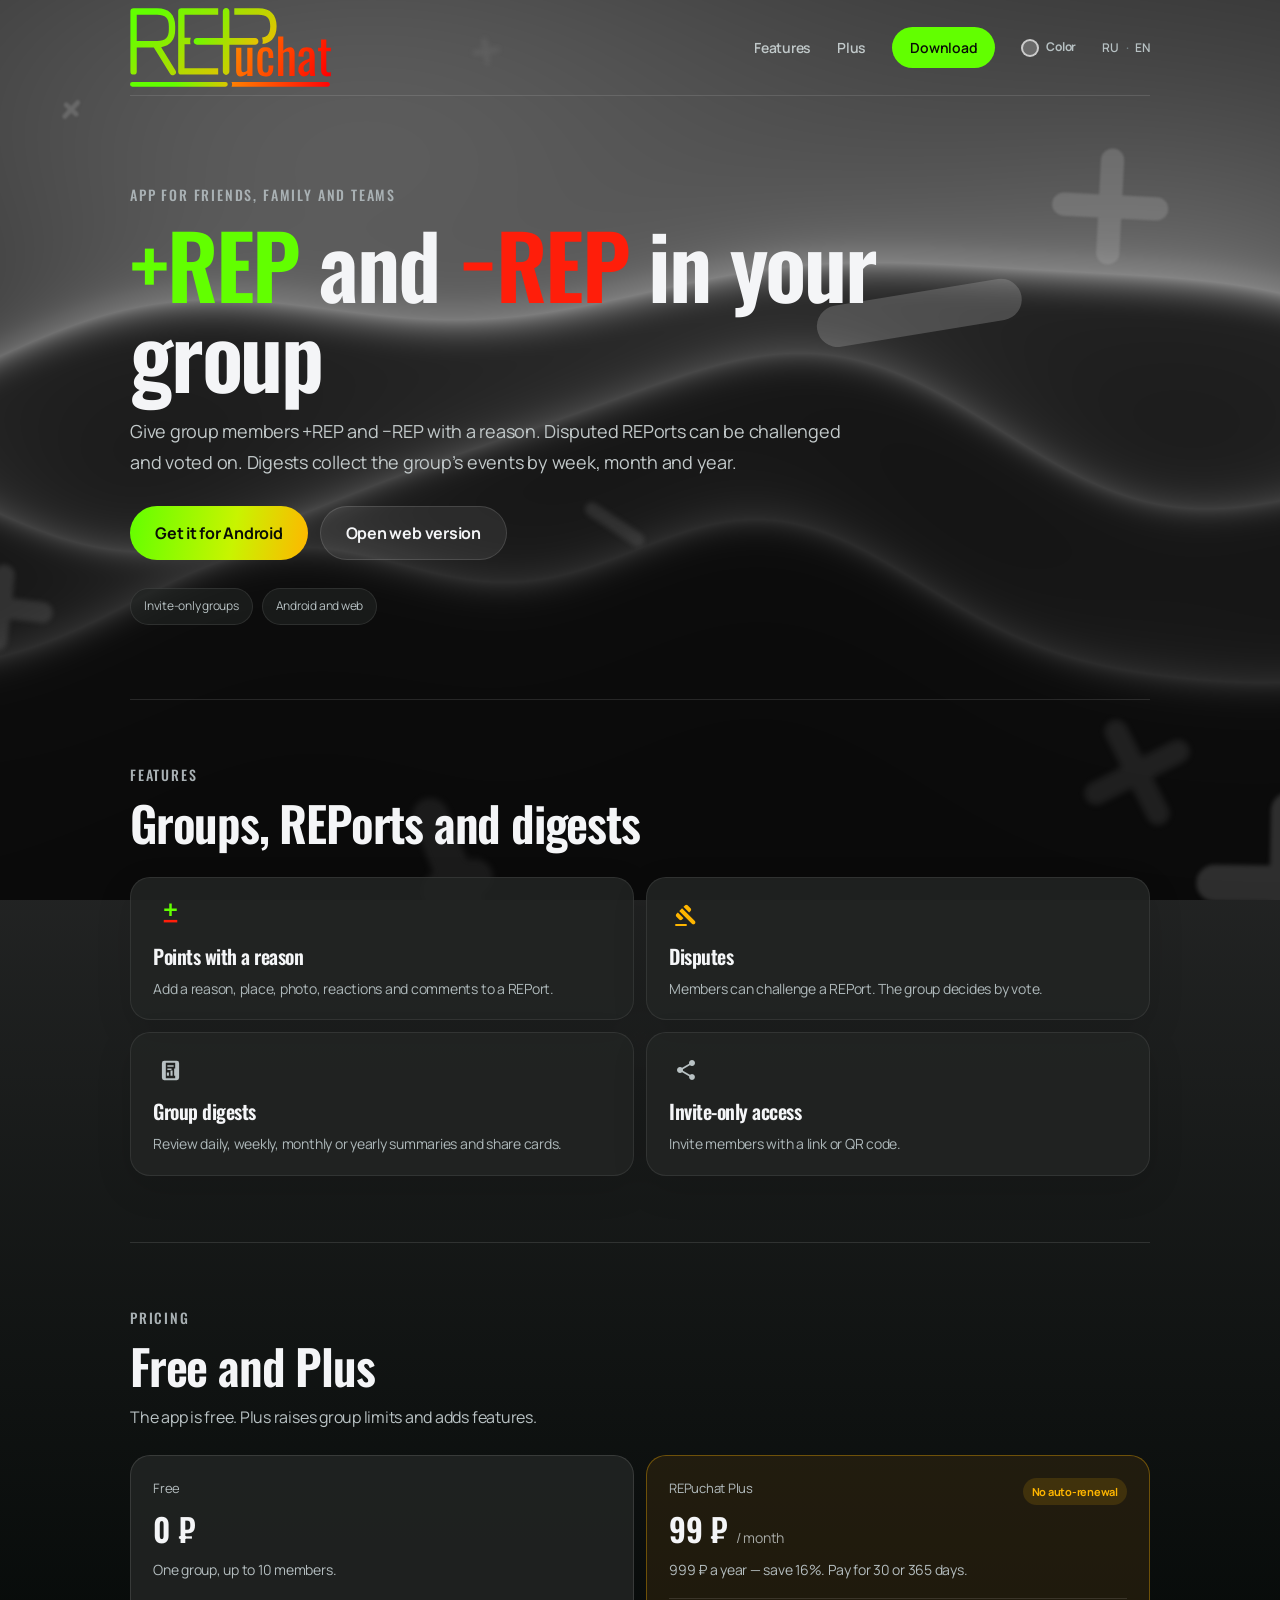
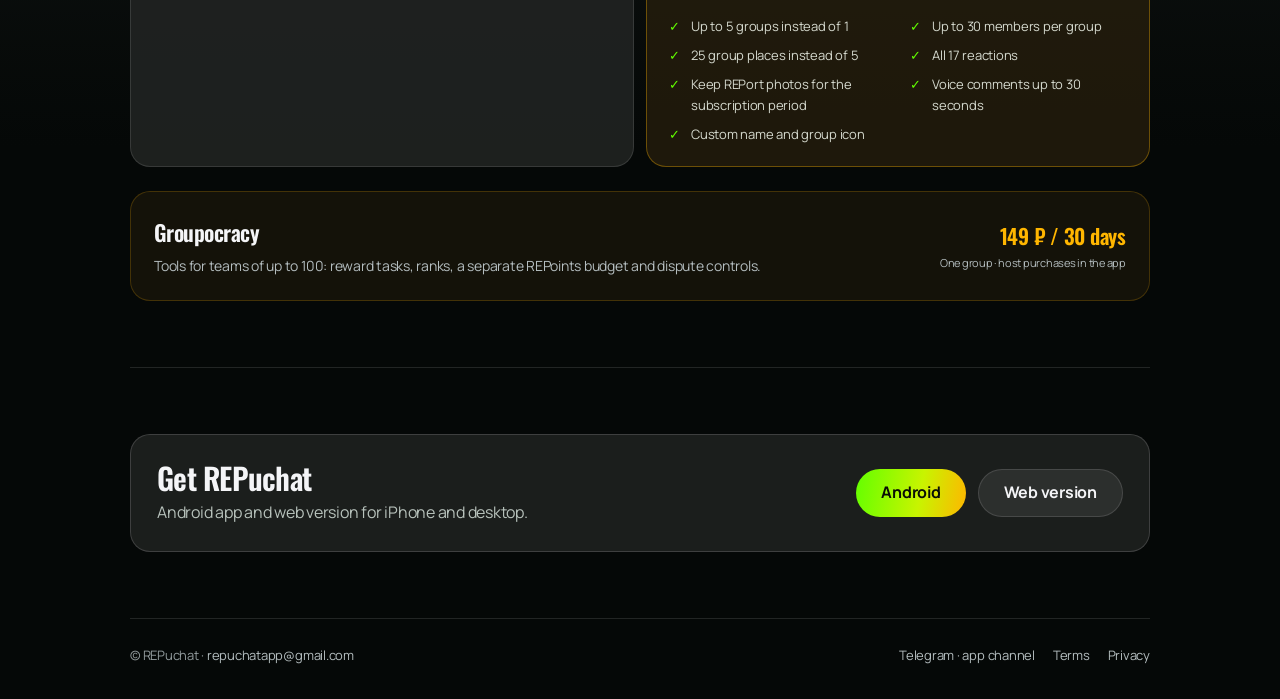
==== index.html @ 441b879f "REPотека 1.1.3" ====
<!doctype html>
<html lang="en">
<head>
  <meta charset="utf-8"/>
  <meta name="viewport" content="width=device-width, initial-scale=1"/>
  <meta name="theme-color" content="#06151a"/>
  <title data-ru="REPотека — Социальный рейтинг в вашей группе">REPuchat — Reputation in your group</title>
  <meta name="description" content="REPuchat is an app for friends, family and teams to give +REP and −REP, discuss reports and see group digests."/>
  <meta property="og:type" content="website"/>
  <meta property="og:url" content="https://repuchat.com/"/>
  <meta property="og:title" content="REPuchat — +REP and −REP in your group"/>
  <meta property="og:description" content="Give +REP and −REP in your group, discuss reports and see group digests."/>
  <meta property="og:image" content="https://repuchat.com/logo.svg"/>
  <meta name="twitter:card" content="summary"/>
  <link rel="canonical" href="https://repuchat.com/"/>
  <link rel="icon" type="image/png" sizes="512x512" href="assets/icon.png"/>
  <link rel="apple-touch-icon" href="assets/icon.png"/>
  <script type="application/ld+json">
    {"@context":"https://schema.org","@type":"SoftwareApplication","name":"REPuchat","url":"https://repuchat.com/","applicationCategory":"SocialNetworkingApplication","operatingSystem":"Android, iOS, Web","description":"An app for friends, family, neighbours and teams: +REP and −REP with reasons, disputes and digests.","offers":{"@type":"Offer","price":"0","priceCurrency":"RUB"}}
  </script>
  <style>
    @font-face{font-family:Manrope;src:url("assets/fonts/Manrope-400.ttf") format("truetype");font-weight:400;font-display:swap}
    @font-face{font-family:Manrope;src:url("assets/fonts/Manrope-600.ttf") format("truetype");font-weight:600;font-display:swap}
    @font-face{font-family:Manrope;src:url("assets/fonts/Manrope-700.ttf") format("truetype");font-weight:700;font-display:swap}
    @font-face{font-family:Oswald;src:url("assets/fonts/Oswald-500.ttf") format("truetype");font-weight:500;font-display:swap}
    @font-face{font-family:Oswald;src:url("assets/fonts/Oswald-600.ttf") format("truetype");font-weight:600;font-display:swap}
    @font-face{font-family:MaterialIcons;src:url("app/assets/fonts/MaterialIcons-Regular.otf") format("opentype"),url("../build/app/intermediates/assets/release/mergeReleaseAssets/flutter_assets/fonts/MaterialIcons-Regular.otf") format("opentype");font-display:block}
    @property --ambient{syntax:"<color>";inherits:true;initial-value:#6a6a6a}
    :root{color-scheme:dark;--ink:#050807;--text:#f4f5f7;--muted:#a6a9a5;--plus:#62ff00;--minus:#ff1e0a;--amber:#ffb600;--line:rgba(244,245,247,.12);--ambient:#6a6a6a;--panel:color-mix(in srgb,var(--ambient) 16%,rgba(18,20,19,.84));transition:--ambient .7s ease}
    *{box-sizing:border-box}html{scroll-behavior:smooth}
    body{isolation:isolate;margin:0;color:var(--text);font:16px/1.55 Manrope,system-ui,sans-serif;letter-spacing:-.015em;background:linear-gradient(180deg,color-mix(in srgb,var(--ambient) 48%,#282828) 0%,color-mix(in srgb,var(--ambient) 22%,#161717) 31%,var(--ink) 76%)}
    body:before{content:"";position:fixed;z-index:-1;pointer-events:none;inset:-20vh -20vw;width:140vw;height:140vh;background:radial-gradient(ellipse 40% 34% at 73% 27%,color-mix(in srgb,var(--ambient) 34%,transparent),transparent 72%),radial-gradient(ellipse 36% 38% at 12% 48%,color-mix(in srgb,var(--ambient) 19%,transparent),transparent 70%),radial-gradient(ellipse 38% 28% at 75% 82%,color-mix(in srgb,var(--ambient) 21%,transparent),transparent 70%);filter:blur(8px);transform:translate3d(-2%,-1%,0);will-change:transform;animation:ambient-drift 28s ease-in-out infinite alternate}
    @keyframes ambient-drift{from{transform:translate3d(-2%,-1%,0) scale(1)}to{transform:translate3d(3%,2%,0) scale(1.04)}}
    .ambient-canvas{position:fixed;z-index:-1;inset:0;width:100%;height:100%;pointer-events:none}.ambient-webgl-ready body:before{opacity:0;animation:none}
    a{color:inherit}.wrap{width:min(1020px,calc(100% - 48px));margin-inline:auto}
    .topbar{height:96px;display:flex;align-items:center;justify-content:space-between;border-bottom:1px solid var(--line)}.brand img{display:block;width:205px;max-width:48vw}
    .nav{display:flex;align-items:center;gap:26px;color:#c1c9ca;font-size:14px;font-weight:600}.nav a{text-decoration:none}.nav a:hover{color:var(--plus)}.nav .nav-cta{padding:10px 18px;border-radius:999px;background:var(--plus);color:#080d06}
    .langs{display:flex;align-items:center;gap:7px;color:#78878b;font:600 12px Manrope,sans-serif}.langs a{color:#b7c1c3;text-decoration:none}.langs a:hover{color:var(--plus)}
    .color-picker{position:relative}.color-picker summary{display:flex;align-items:center;gap:7px;cursor:pointer;list-style:none;color:#b7c1c3;font-size:12px;font-weight:700}.color-picker summary::-webkit-details-marker{display:none}.current-tint,.color-dot{width:18px;height:18px;border:2px solid rgba(255,255,255,.65);border-radius:50%;background:var(--dot,#6a6a6a)}.current-tint{transition:background-color .7s ease,box-shadow .35s ease,transform .35s ease}.color-picker[open] .current-tint{transform:rotate(45deg);box-shadow:0 0 14px color-mix(in srgb,var(--ambient) 60%,transparent)}.color-options{position:absolute;z-index:5;top:32px;right:0;display:grid;grid-template-columns:repeat(4,26px);gap:9px;padding:13px;border:1px solid var(--line);border-radius:16px;background:#171a1c;box-shadow:0 12px 35px #0008;transform-origin:top right}.color-picker[open] .color-options{animation:picker-enter .2s cubic-bezier(.2,.8,.2,1) both}@keyframes picker-enter{from{opacity:0;transform:translateY(-5px) scale(.96)}to{opacity:1;transform:translateY(0) scale(1)}}.color-dot{width:24px;height:24px;padding:0;cursor:pointer;transition:transform .2s ease,box-shadow .2s ease,outline-color .2s ease}.color-dot:hover{transform:scale(1.12)}.color-dot[aria-pressed="true"]{outline:2px solid var(--text);outline-offset:2px;box-shadow:0 0 12px color-mix(in srgb,var(--dot) 65%,transparent);transform:scale(1.12)}
    .hero{position:relative;overflow:hidden;padding:90px 0 74px;border-bottom:1px solid var(--line)}
    .eyebrow,.section-label{margin:0 0 14px;color:#a9b1b4;font:500 14px/1.35 Oswald,sans-serif;letter-spacing:.13em;text-transform:uppercase}
    h1,h2,h3{font-family:Oswald,Manrope,system-ui,sans-serif;font-weight:600;letter-spacing:-.025em}
    h1{max-width:780px;margin:0 0 18px;font-size:clamp(48px,8vw,88px);line-height:1.02}h1 .plus{color:var(--plus)}h1 .minus{color:var(--minus)}
    .intro{max-width:720px;margin:0;color:#c2c9ca;font-size:18px;line-height:1.72}.actions{display:flex;flex-wrap:wrap;gap:12px;margin:28px 0 0}
    .button{min-height:54px;display:inline-flex;align-items:center;justify-content:center;padding:0 25px;border:1px solid rgba(255,255,255,.13);border-radius:999px;background:rgba(255,255,255,.08);text-decoration:none;font-weight:700;transition:filter .18s,transform .18s}.button:hover{filter:brightness(1.08);transform:translateY(-1px)}.button.primary{border:0;background:linear-gradient(100deg,var(--plus),#c8f400 58%,var(--amber));color:#090e06}
    .quickfacts{display:flex;flex-wrap:wrap;gap:9px;margin-top:28px}.quickfacts span{padding:8px 13px;border:1px solid rgba(255,255,255,.09);border-radius:999px;background:color-mix(in srgb,var(--ambient) 16%,rgba(9,12,11,.62));color:#b7c1c3;font-size:12px}
    .section{padding:66px 0;border-bottom:1px solid var(--line)}.section-label{margin-bottom:11px}.section h2{margin:0 0 12px;font-size:clamp(34px,5vw,48px);line-height:1.12}.section-lead{max-width:720px;margin:0;color:#b9c2c4}
    .features{display:grid;grid-template-columns:repeat(2,1fr);gap:12px;margin-top:27px}.feature{min-height:130px;padding:20px 22px;border:1px solid rgba(255,255,255,.08);border-radius:20px;background:var(--panel);box-shadow:0 12px 36px rgba(0,0,0,.12)}.feature h3{margin:0 0 6px;font-size:20px}.feature p{margin:0;color:#aeb8ba;font-size:14px}.feature-icon{display:grid;place-items:center;width:34px;height:34px;margin-bottom:9px;color:var(--plus)}.feature-icon .material-icon{display:none;font:24px/1 MaterialIcons}.feature-icon svg{width:25px;height:25px;fill:currentColor}.material-icons-loaded .feature-icon .material-icon{display:block}.material-icons-loaded .feature-icon svg{display:none}.material-icons-loaded .plus-icon .material-icon,.material-icons-loaded .digest-icon .material-icon{display:none}.material-icons-loaded .plus-icon svg,.material-icons-loaded .digest-icon svg{display:block}.plus-icon .icon-plus{fill:var(--plus)}.plus-icon .icon-minus{fill:var(--minus)}.dispute-icon{color:var(--amber)}.digest-icon{color:#b9c2c4}.invite-icon{color:#b9c2c4}
    .pricing{display:grid;grid-template-columns:1fr 1fr;gap:12px;margin-top:26px}.price{padding:22px;border:1px solid var(--line);border-radius:20px;background:var(--panel)}.price.featured{border-color:rgba(255,182,0,.35);background:rgba(51,39,15,.56)}.price-label{color:#b4bdbf;font-size:13px}.price b{display:block;margin:7px 0;font:600 32px Oswald,sans-serif}.price b span{font:500 14px Manrope,sans-serif;color:var(--muted)}.price p{margin:0;color:#b4bdbf;font-size:14px}.tag{float:right;padding:5px 9px;border-radius:99px;background:rgba(255,182,0,.14);color:var(--amber);font-size:11px;font-weight:700}
    .plus-list{display:grid;grid-template-columns:1fr 1fr;gap:9px 24px;padding:17px 0 0;margin:17px 0 0;border-top:1px solid var(--line);list-style:none}.plus-list li{position:relative;padding-left:22px;color:#d5d9ce;font-size:13px}.plus-list li:before{content:"✓";position:absolute;left:0;color:var(--plus);font-weight:800}
    .boss-card{display:grid;grid-template-columns:1fr auto;align-items:center;gap:24px;margin-top:24px;padding:23px;border:1px solid rgba(255,182,0,.2);border-radius:20px;background:rgba(51,39,15,.35)}.boss-card h3{margin:0 0 6px;font-size:22px}.boss-card p{max-width:660px;margin:0;color:#b4bdbf;font-size:14px}.boss-price{display:grid;justify-items:end;gap:3px;white-space:nowrap}.boss-price b{font:600 21px Oswald,sans-serif;color:var(--amber)}.boss-price small{color:#b4bdbf;font-size:11px}
    .download{display:flex;align-items:center;justify-content:space-between;gap:24px;padding:26px;border:1px solid color-mix(in srgb,var(--ambient) 28%,rgba(255,255,255,.08));border-radius:20px;background:color-mix(in srgb,var(--ambient) 16%,rgba(15,18,16,.84))}.download h2{margin:0 0 6px;font-size:30px}.download p{margin:0;color:#b7c2bb}.download .actions{margin:0}.download .button{min-height:48px}
    footer{display:flex;justify-content:space-between;gap:20px;padding:26px 0 34px;color:#929b9d;font-size:13px}footer a{color:#b4bdbf;text-decoration:none}footer a:hover{color:var(--plus)}.footlinks{display:flex;gap:18px;flex-wrap:wrap}
    @media(max-width:640px){.wrap{width:calc(100% - 32px)}.topbar{height:76px}.brand img{width:140px}.nav{gap:7px}.nav>a:not(.nav-cta){display:none}.nav .nav-cta{padding:8px 11px}.color-picker summary span:not(.current-tint){display:none}.langs{gap:4px}.hero{padding:62px 0 54px}.intro{font-size:16px}.button{flex:1 1 100%}.section{padding:49px 0}.features,.pricing,.plus-list{grid-template-columns:1fr}.feature{min-height:0;padding:18px 19px}.boss-card{grid-template-columns:1fr}.boss-price{justify-items:start;white-space:normal}.download{align-items:stretch;flex-direction:column;padding:21px}.download .actions{flex-direction:column}footer{flex-direction:column}}
    @media(prefers-reduced-motion:reduce){html{scroll-behavior:auto}*,*:before,*:after{transition:none!important;animation:none!important}}
  </style>
  <link rel="stylesheet" href="assets/ambient.css"/>
</head>
<body>
  
  <header class="wrap topbar">
    <a class="brand" href="./" aria-label="REPuchat"><img src="logo.svg" data-ru-src="logo.ru.svg" alt="REPuchat"/></a>
    <nav class="nav" aria-label="Main navigation">
      <a href="#features" data-ru="Возможности">Features</a>
      <a href="#plus" data-ru="Plus">Plus</a>
      <a class="nav-cta" href="get/" data-ru="Скачать">Download</a>
      <details class="color-picker">
        <summary aria-label="Background color"><span class="current-tint" style="--dot:#6a6a6a"></span><span data-ru="Цвет">Color</span></summary>
        <div class="color-options" role="group" aria-label="Background color">
          <button class="color-dot" type="button" style="--dot:#6a6a6a" data-tint="#6a6a6a" aria-label="Gray" title="Gray" aria-pressed="true"></button>
          <button class="color-dot" type="button" style="--dot:#00c2ff" data-tint="#00c2ff" aria-label="Sky" title="Sky" aria-pressed="false"></button>
          <button class="color-dot" type="button" style="--dot:#8b5cff" data-tint="#8b5cff" aria-label="Violet" title="Violet" aria-pressed="false"></button>
          <button class="color-dot" type="button" style="--dot:#ff4fd8" data-tint="#ff4fd8" aria-label="Pink" title="Pink" aria-pressed="false"></button>
          <button class="color-dot" type="button" style="--dot:#00e5b0" data-tint="#00e5b0" aria-label="Mint" title="Mint" aria-pressed="false"></button>
          <button class="color-dot" type="button" style="--dot:#ffd23f" data-tint="#ffd23f" aria-label="Gold" title="Gold" aria-pressed="false"></button>
          <button class="color-dot" type="button" style="--dot:#3d7bff" data-tint="#3d7bff" aria-label="Blue" title="Blue" aria-pressed="false"></button>
          <button class="color-dot" type="button" style="--dot:#ff7a45" data-tint="#ff7a45" aria-label="Coral" title="Coral" aria-pressed="false"></button>
          <button class="color-dot" type="button" style="--dot:#b4f000" data-tint="#b4f000" aria-label="Chartreuse" title="Chartreuse" aria-pressed="false"></button>
          <button class="color-dot" type="button" style="--dot:#00f0ff" data-tint="#00f0ff" aria-label="Cyan" title="Cyan" aria-pressed="false"></button>
          <button class="color-dot" type="button" style="--dot:#c77dff" data-tint="#c77dff" aria-label="Lavender" title="Lavender" aria-pressed="false"></button>
          <button class="color-dot" type="button" style="--dot:#ff9ec4" data-tint="#ff9ec4" aria-label="Rose" title="Rose" aria-pressed="false"></button>
          <button class="color-dot" type="button" style="--dot:#7fa8c9" data-tint="#7fa8c9" aria-label="Steel" title="Steel" aria-pressed="false"></button>
        </div>
      </details>
      <span class="langs"><a href="?lang=ru" lang="ru">RU</a><span>·</span><a href="?lang=en" lang="en">EN</a></span>
    </nav>
  </header>
  <main class="wrap">
    <section class="hero">
      <p class="eyebrow" data-ru="Приложение для групп друзей, семьи и команд">App for friends, family and teams</p>
      <h1 data-ru="&lt;span class='plus'&gt;+REP&lt;/span&gt; и &lt;span class='minus'&gt;−REP&lt;/span&gt; в вашей группе"><span class="plus">+REP</span> and <span class="minus">−REP</span> in your group</h1>
      <p class="intro" data-ru="Отправляйте участникам группы +REP и −REP с причиной. Спорные REPорты можно оспорить и вынести на голосование. В итогах собраны события недели, месяца и года.">Give group members +REP and −REP with a reason. Disputed REPorts can be challenged and voted on. Digests collect the group’s events by week, month and year.</p>
      <div class="actions">
        <a class="button primary" href="get/" data-ru="Скачать для Android">Get it for Android</a>
        <a class="button" href="app/" data-ru="Открыть веб-версию">Open web version</a>
      </div>
      <div class="quickfacts"><span data-ru="Группы по приглашению">Invite-only groups</span><span data-ru="Android и веб-версия">Android and web</span></div>
    </section>
    <section class="section" id="features">
      <p class="section-label" data-ru="Основные функции">Features</p>
      <h2 data-ru="Группы, REPорты и итоги">Groups, REPorts and digests</h2>
      <div class="features">
        <article class="feature"><span class="feature-icon plus-icon" aria-hidden="true"><svg viewBox="0 0 24 24"><path class="icon-plus" d="M10.8 1.5h2.4v4.8H18v2.4h-4.8v4.8h-2.4V8.7H6V6.3h4.8z"/><path class="icon-minus" d="M5.5 17.2h13v2.4h-13z"/></svg></span><h3 data-ru="Оценки с причиной">Points with a reason</h3><p data-ru="Текст, место, фото, реакции и комментарии к REPорту.">Add a reason, place, photo, reactions and comments to a REPort.</p></article>
        <article class="feature"><span class="feature-icon dispute-icon" aria-hidden="true"><span class="material-icon">&#xf7ad;</span><svg viewBox="0 0 24 24"><path d="M1 21h12v-2H1v2zm5.24-11.25 3.54-3.54 7.78 7.78-3.54 3.54-7.78-7.78zm14.47-5.12-2.34-2.34a1 1 0 0 0-1.41 0l-1.83 1.83 3.75 3.75 1.83-1.83a1 1 0 0 0 0-1.41zM2.49 11.84l1.41-1.41 3.54 3.54-1.41 1.41z"/></svg></span><h3 data-ru="Оспаривания">Disputes</h3><p data-ru="Участники могут оспорить REPорт. Группа решает голосованием.">Members can challenge a REPort. The group decides by vote.</p></article>
        <article class="feature"><span class="feature-icon digest-icon" aria-hidden="true"><svg viewBox="0 0 24 24"><path fill-rule="evenodd" d="M6 2.75h12A2.25 2.25 0 0 1 20.25 5v14A2.25 2.25 0 0 1 18 21.25H6A2.25 2.25 0 0 1 3.75 19V5A2.25 2.25 0 0 1 6 2.75Zm1.5 1.75v15h9v-15z"/><path d="M9 7h6v1.5H9zM9 10h4v1.5H9zM8.5 17h2v-3h-2zM12 17h2v-5h-2zM15.5 17h2v-7h-2z"/></svg></span><h3 data-ru="Итоги группы">Group digests</h3><p data-ru="Смотрите сводку за день, неделю, месяц или год и делитесь карточками.">Review daily, weekly, monthly or yearly summaries and share cards.</p></article>
        <article class="feature"><span class="feature-icon invite-icon" aria-hidden="true"><span class="material-icon">&#xf016a;</span><svg viewBox="0 0 24 24"><path d="M3.9 12a5 5 0 0 1 5-5h4V5h-4a7 7 0 0 0 0 14h4v-2h-4a5 5 0 0 1-5-5zm5 1h6v-2h-6v2zm6.2-8h-4v2h4a5 5 0 0 1 0 10h-4v2h4a7 7 0 0 0 0-14z"/></svg></span><h3 data-ru="Вход по приглашению">Invite-only access</h3><p data-ru="Приглашайте участников ссылкой или QR-кодом.">Invite members with a link or QR code.</p></article>
      </div>
    </section>
    <section class="section" id="plus">
      <p class="section-label" data-ru="Цены">Pricing</p>
      <h2 data-ru="Бесплатно и Plus">Free and Plus</h2>
      <p class="section-lead" data-ru="Приложение бесплатно. Plus увеличивает лимиты группы и добавляет функции.">The app is free. Plus raises group limits and adds features.</p>
      <div class="pricing">
        <div class="price"><div class="price-label" data-ru="Бесплатно">Free</div><b data-ru="0 ₽">0 ₽</b><p data-ru="Одна группа, до 10 участников.">One group, up to 10 members.</p></div>
        <div class="price featured plus-plan"><span class="tag" data-ru="Без автопродления">No auto-renewal</span><div class="price-label" data-ru="REPотека Plus">REPuchat Plus</div><b data-ru="99 ₽ <span>/ месяц</span>">99 ₽ <span>/ month</span></b><p data-ru="999 ₽ в год — выгоднее на 16 %. Оплата на 30 или 365 дней.">999 ₽ a year — save 16%. Pay for 30 or 365 days.</p>
          <ul class="plus-list">
            <li data-ru="До 5 своих групп вместо 1">Up to 5 groups instead of 1</li><li data-ru="До 30 человек в группе">Up to 30 members per group</li>
            <li data-ru="25 мест в группе вместо 5">25 group places instead of 5</li><li data-ru="Все 17 реакций">All 17 reactions</li>
            <li data-ru="Фото к REPортам хранятся весь срок подписки">Keep REPort photos for the subscription period</li><li data-ru="Голосовые комментарии до 30 секунд">Voice comments up to 30 seconds</li>
            <li data-ru="Своё имя и иконка группы">Custom name and group icon</li>
          </ul>
        </div>
      </div>
      <div class="boss-card"><div><h3 data-ru="Группократия">Groupocracy</h3><p data-ru="Функции для команд до 100 человек: задания с наградами, звания, отдельный бюджет REPочков и управление спорами.">Tools for teams of up to 100: reward tasks, ranks, a separate REPoints budget and dispute controls.</p></div><div class="boss-price"><b data-ru="149 ₽ / 30 дней">149 ₽ / 30 days</b><small data-ru="Одна группа · покупает хост в приложении">One group · host purchases in the app</small></div></div>
    </section>
    <section class="section" id="download">
      <div class="download"><div><h2 data-ru="Скачать REPотеку">Get REPuchat</h2><p data-ru="Android-приложение и веб-версия для iPhone и компьютера.">Android app and web version for iPhone and desktop.</p></div><div class="actions"><a class="button primary" href="get/" data-ru="Android">Android</a><a class="button" href="app/" data-ru="Веб-версия">Web version</a></div></div>
    </section>
  </main>
  <footer class="wrap"><span>© REPuchat · <a href="mailto:repuchatapp@gmail.com">repuchatapp@gmail.com</a></span><nav class="footlinks"><a href="https://t.me/repuchat" target="_blank" rel="noopener noreferrer" data-ru="Telegram · канал приложения">Telegram · app channel</a><a href="oferta/" data-ru="Оферта">Terms</a><a href="privacy/" data-ru="Конфиденциальность">Privacy</a></nav></footer>
  <script src="assets/ambient.js"></script>
  <script src="assets/language.js"></script>
  <script>
    // English is the crawlable default; Russian is selected for Russian browsers.
    const tintColors = ['#6a6a6a','#00c2ff','#8b5cff','#ff4fd8','#00e5b0','#ffd23f','#3d7bff','#ff7a45','#b4f000','#00f0ff','#c77dff','#ff9ec4','#7fa8c9'];
    const tintKey = 'repuchat-site-tint';
    function setTint(color, save = false) {
      if (!tintColors.includes(color)) color = tintColors[0];
      document.documentElement.style.setProperty('--ambient', color);
      window.RepuchatAmbient?.setTint(color);
      document.querySelectorAll('[data-tint]').forEach(button => button.setAttribute('aria-pressed', String(button.dataset.tint === color)));
      const currentTint = document.querySelector('.current-tint');
      if (currentTint) currentTint.style.setProperty('--dot', color);
      if (save) { try { localStorage.setItem(tintKey, color); } catch {} }
    }
    let savedTint = tintColors[0];
    try { savedTint = localStorage.getItem(tintKey) || savedTint; } catch {}
    setTint(savedTint);
    document.querySelectorAll('[data-tint]').forEach(button => button.addEventListener('click', () => setTint(button.dataset.tint, true)));
    document.fonts.load('24px MaterialIcons').then(() => {
      if (document.fonts.check('24px MaterialIcons')) document.documentElement.classList.add('material-icons-loaded');
    }).catch(() => {});
    const isRussian = window.REP_SITE_LANG === 'ru';
    if (isRussian) {
      document.documentElement.lang = 'ru';
      for (const el of document.querySelectorAll('[data-ru]')) el.innerHTML = el.dataset.ru;
      for (const el of document.querySelectorAll('img[data-ru-src]')) { el.src = el.dataset.ruSrc; el.alt = 'REPотека'; }
    }
  </script>
</body>
</html>
---- assets/ambient.css ----
@property --ambient {
  syntax: "<color>";
  inherits: true;
  initial-value: #6a6a6a;
}

:root {
  --ambient: #6a6a6a;
  transition: --ambient .7s ease;
}

body {
  isolation: isolate;
  position: relative;
  background: linear-gradient(
    180deg,
    color-mix(in srgb, var(--ambient) 48%, #282828) 0%,
    color-mix(in srgb, var(--ambient) 22%, #161717) 31%,
    #050807 76%
  );
}

body::before {
  content: "";
  position: fixed;
  z-index: -1;
  pointer-events: none;
  inset: -20vh -20vw;
  width: 140vw;
  height: 140vh;
  background:
    radial-gradient(ellipse 40% 34% at 73% 27%, color-mix(in srgb, var(--ambient) 34%, transparent), transparent 72%),
    radial-gradient(ellipse 36% 38% at 12% 48%, color-mix(in srgb, var(--ambient) 19%, transparent), transparent 70%),
    radial-gradient(ellipse 38% 28% at 75% 82%, color-mix(in srgb, var(--ambient) 21%, transparent), transparent 70%);
  filter: blur(8px);
  animation: ambient-fallback-drift 28s ease-in-out infinite alternate;
}

.ambient-canvas {
  position: fixed;
  z-index: -1;
  inset: 0;
  width: 100%;
  height: 100%;
  pointer-events: none;
}

.ambient-webgl-ready body::before {
  opacity: 0;
  animation: none;
}

@keyframes ambient-fallback-drift {
  from { transform: translate3d(-2%, -1%, 0) scale(1); }
  to { transform: translate3d(3%, 2%, 0) scale(1.04); }
}

@media (prefers-reduced-motion: reduce) {
  :root { transition: none; }
  body::before { animation: none; }
}
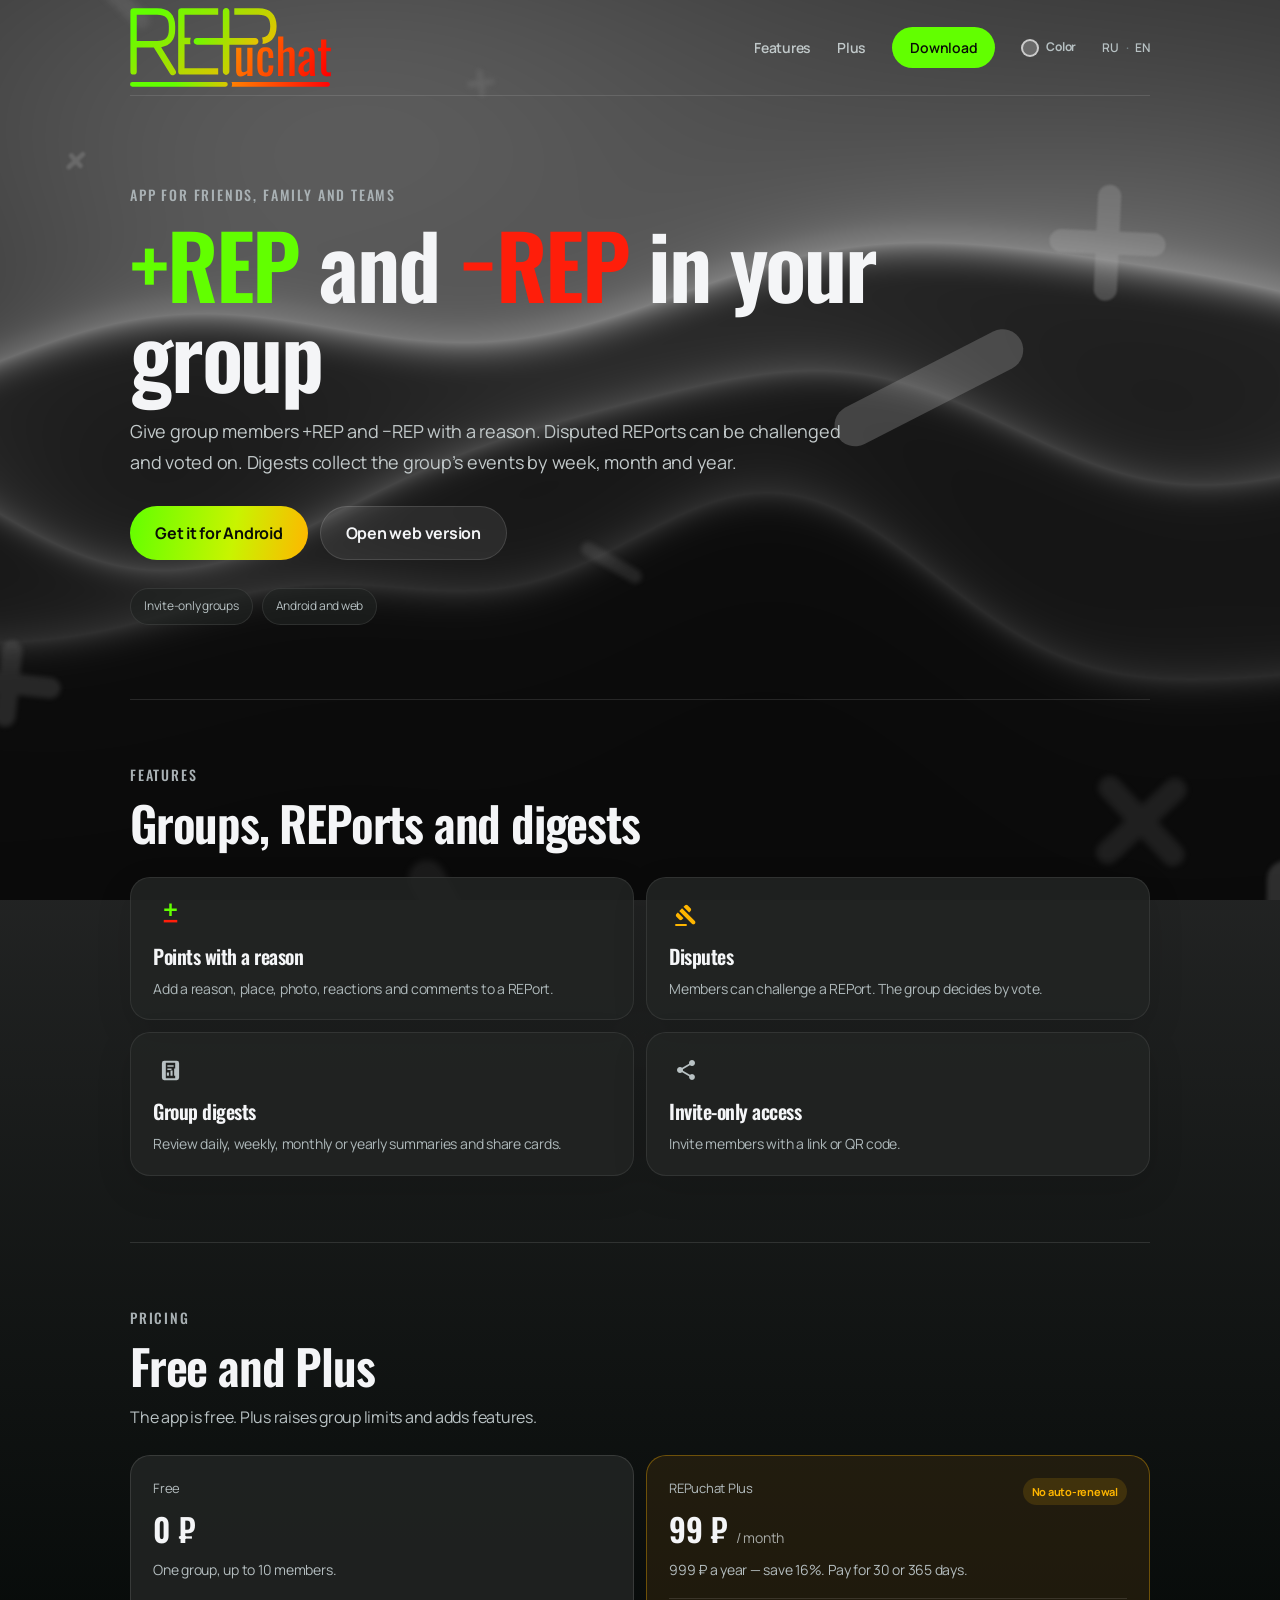
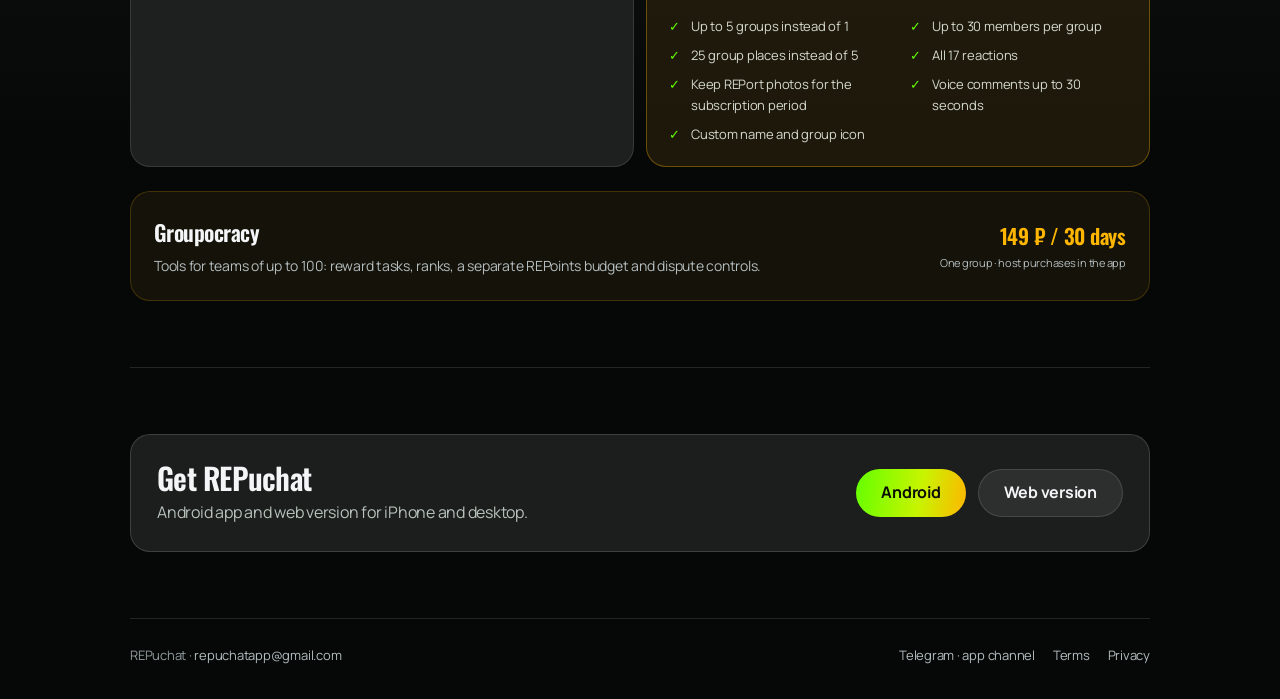
==== commit b72477c4: "REPотека 1.1.3" ====
--- a/index.html
+++ b/index.html
@@ -127,7 +127,7 @@
       <div class="download"><div><h2 data-ru="Скачать REPотеку">Get REPuchat</h2><p data-ru="Android-приложение и веб-версия для iPhone и компьютера.">Android app and web version for iPhone and desktop.</p></div><div class="actions"><a class="button primary" href="get/" data-ru="Android">Android</a><a class="button" href="app/" data-ru="Веб-версия">Web version</a></div></div>
     </section>
   </main>
-  <footer class="wrap"><span>© REPuchat · <a href="mailto:repuchatapp@gmail.com">repuchatapp@gmail.com</a></span><nav class="footlinks"><a href="https://t.me/repuchat" target="_blank" rel="noopener noreferrer" data-ru="Telegram · канал приложения">Telegram · app channel</a><a href="oferta/" data-ru="Оферта">Terms</a><a href="privacy/" data-ru="Конфиденциальность">Privacy</a></nav></footer>
+  <footer class="wrap"><span>REPuchat · <a href="mailto:repuchatapp@gmail.com">repuchatapp@gmail.com</a></span><nav class="footlinks"><a href="https://t.me/repuchat" target="_blank" rel="noopener noreferrer" data-ru="Telegram · канал приложения">Telegram · app channel</a><a href="oferta/" data-ru="Оферта">Terms</a><a href="privacy/" data-ru="Конфиденциальность">Privacy</a></nav></footer>
   <script src="assets/ambient.js"></script>
   <script src="assets/language.js"></script>
   <script>
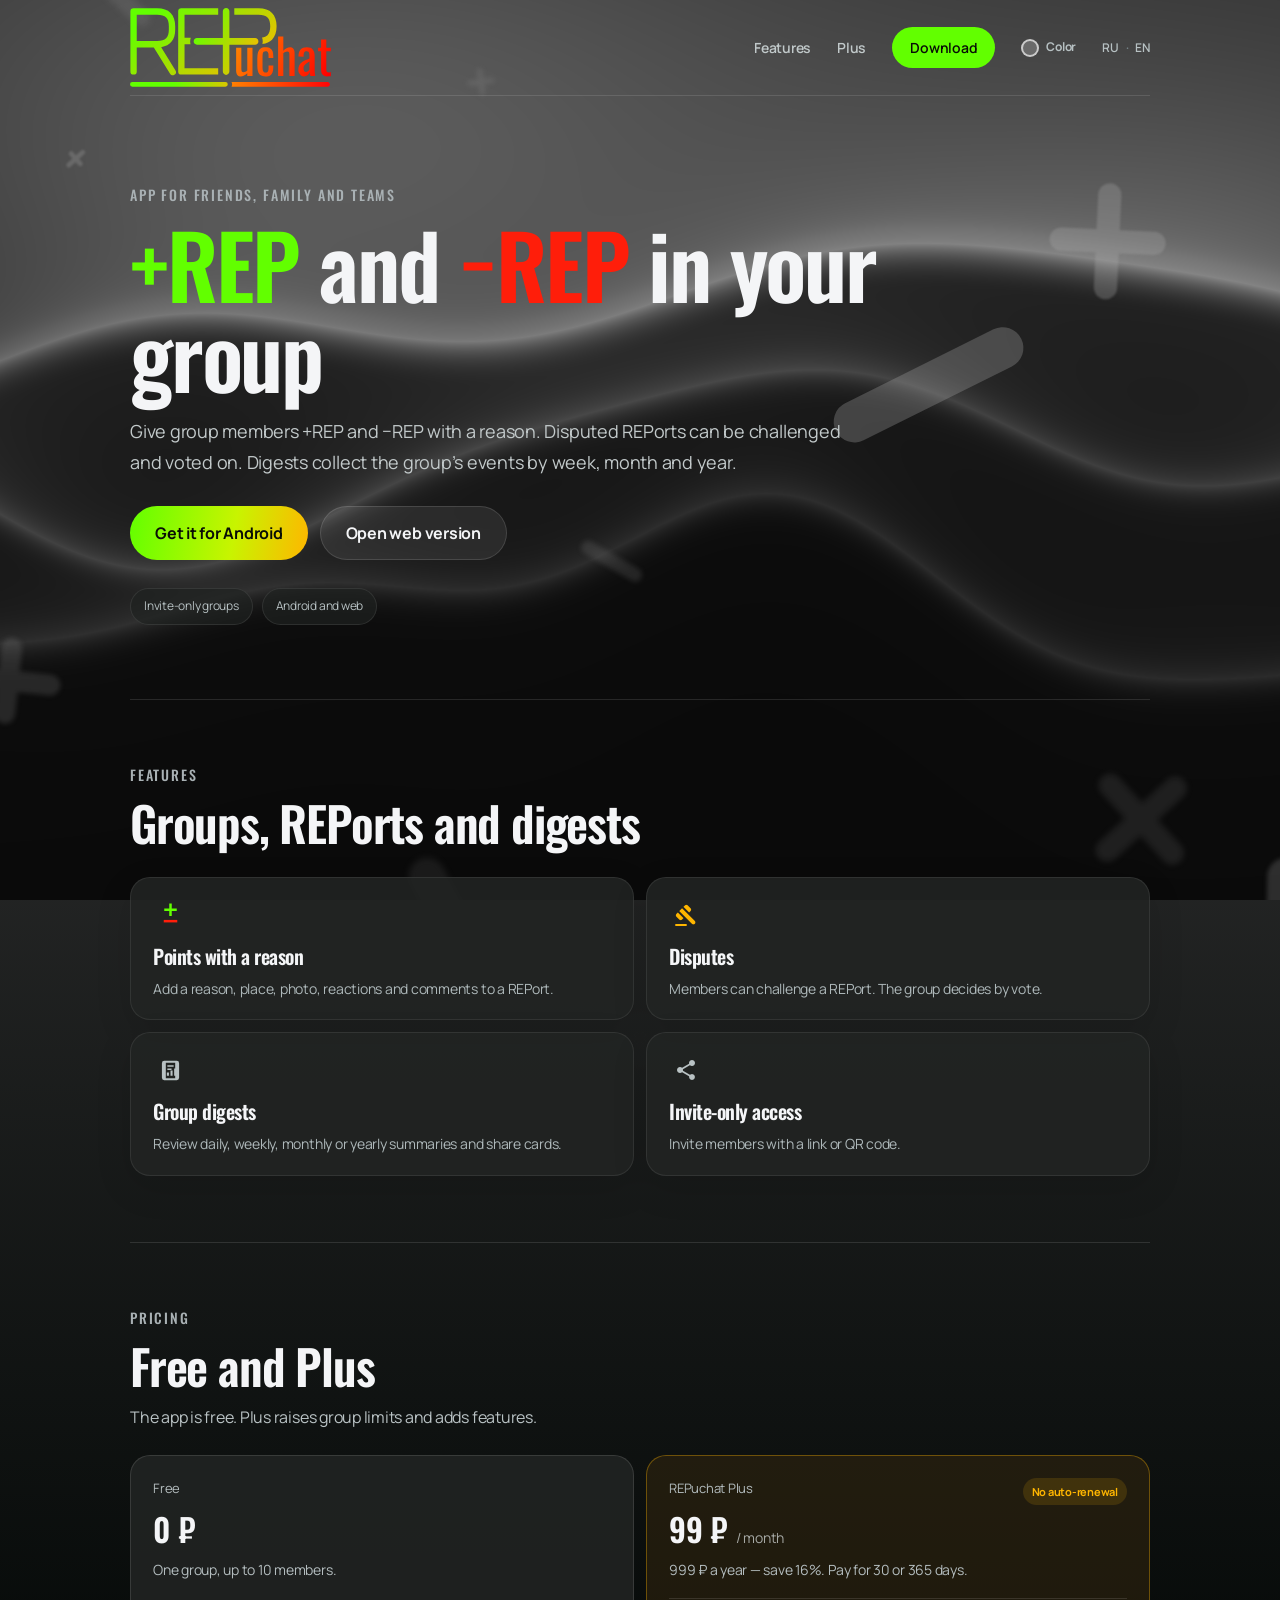
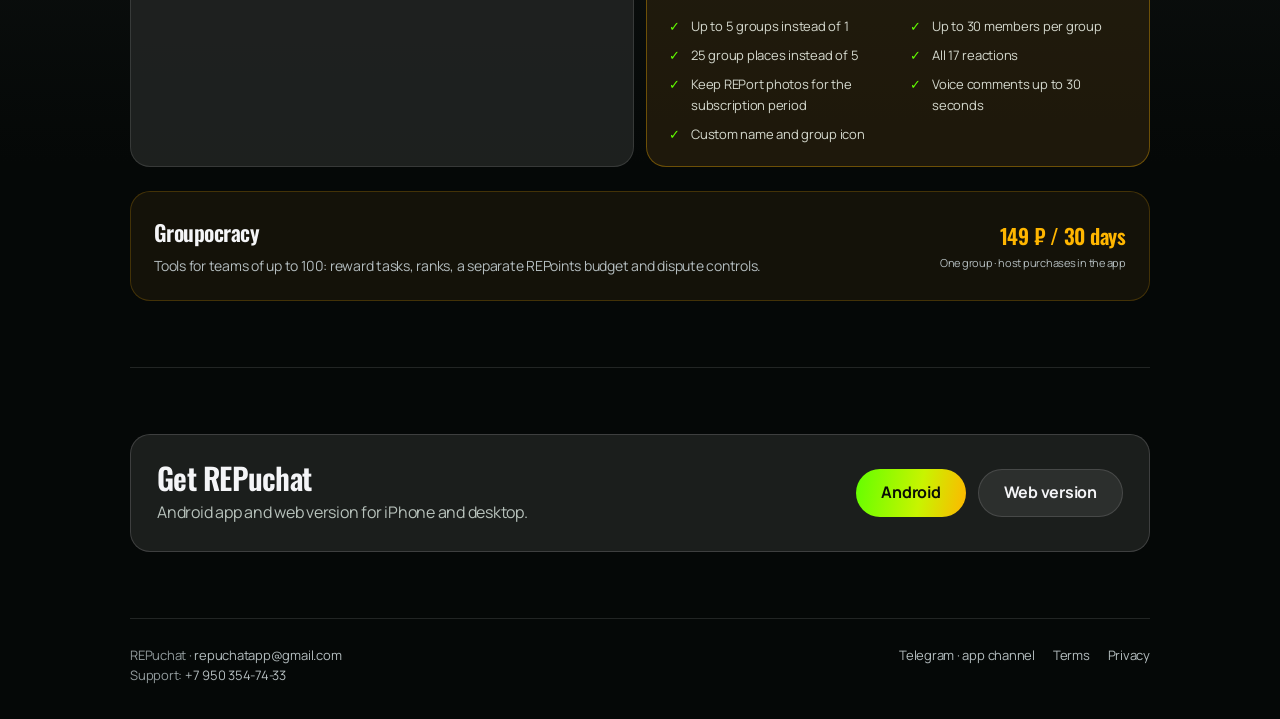
==== commit ab154a25: "Site update from 0ddea32" ====
--- a/index.html
+++ b/index.html
@@ -127,7 +127,7 @@
       <div class="download"><div><h2 data-ru="Скачать REPотеку">Get REPuchat</h2><p data-ru="Android-приложение и веб-версия для iPhone и компьютера.">Android app and web version for iPhone and desktop.</p></div><div class="actions"><a class="button primary" href="get/" data-ru="Android">Android</a><a class="button" href="app/" data-ru="Веб-версия">Web version</a></div></div>
     </section>
   </main>
-  <footer class="wrap"><span>REPuchat · <a href="mailto:repuchatapp@gmail.com">repuchatapp@gmail.com</a></span><nav class="footlinks"><a href="https://t.me/repuchat" target="_blank" rel="noopener noreferrer" data-ru="Telegram · канал приложения">Telegram · app channel</a><a href="oferta/" data-ru="Оферта">Terms</a><a href="privacy/" data-ru="Конфиденциальность">Privacy</a></nav></footer>
+  <footer class="wrap"><span>REPuchat · <a href="mailto:repuchatapp@gmail.com">repuchatapp@gmail.com</a><br><span data-ru="Поддержка">Support</span>: <a href="tel:+79503547433">+7 950 354-74-33</a></span><nav class="footlinks"><a href="https://t.me/repuchat" target="_blank" rel="noopener noreferrer" data-ru="Telegram · канал приложения">Telegram · app channel</a><a href="oferta/" data-ru="Оферта">Terms</a><a href="privacy/" data-ru="Конфиденциальность">Privacy</a></nav></footer>
   <script src="assets/ambient.js"></script>
   <script src="assets/language.js"></script>
   <script>
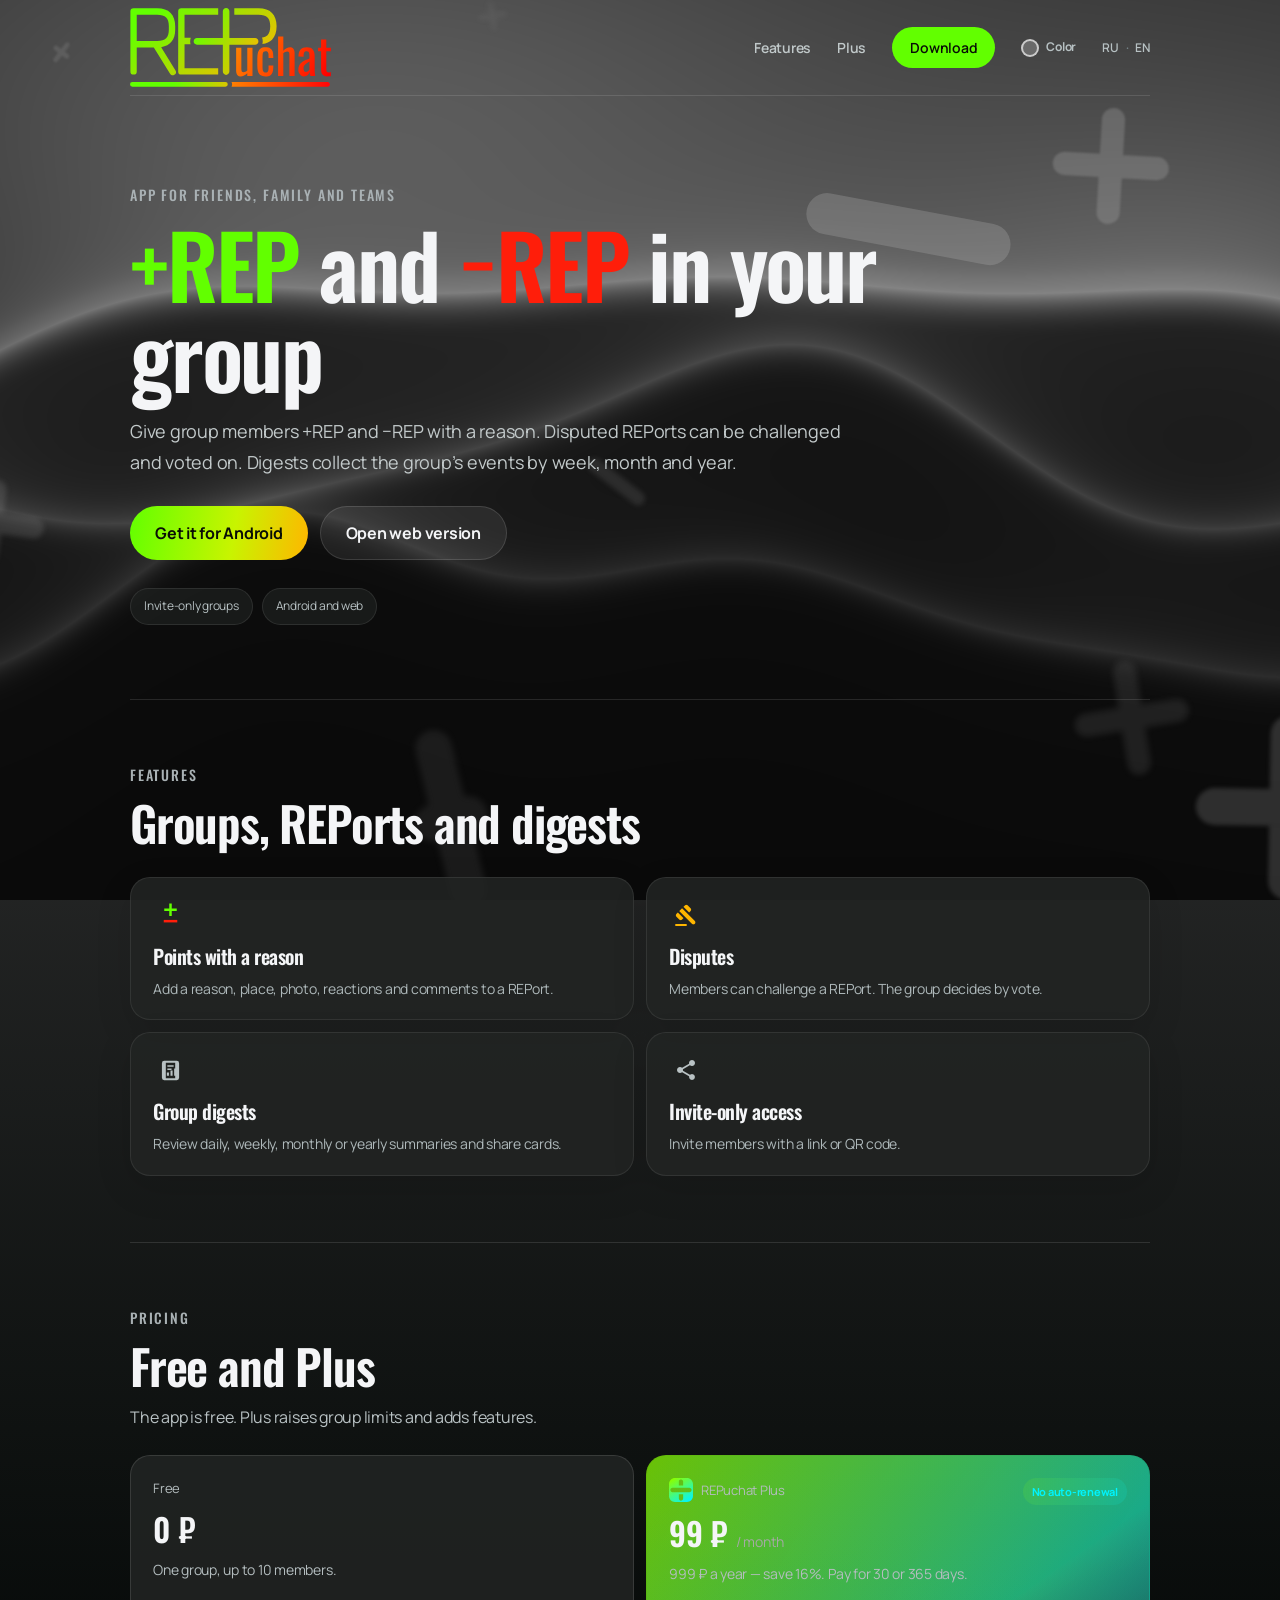
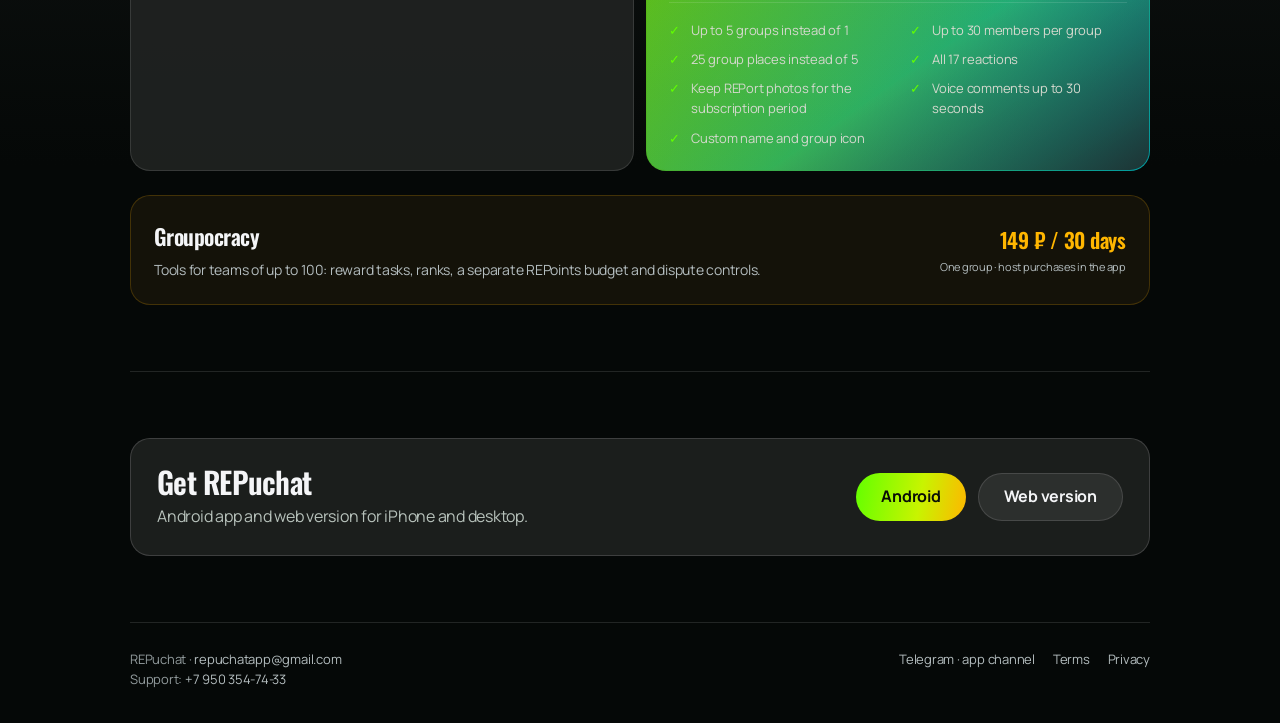
==== commit 87272c23: "Site update from e149cfe" ====
--- a/index.html
+++ b/index.html
@@ -26,7 +26,7 @@
     @font-face{font-family:Oswald;src:url("assets/fonts/Oswald-600.ttf") format("truetype");font-weight:600;font-display:swap}
     @font-face{font-family:MaterialIcons;src:url("app/assets/fonts/MaterialIcons-Regular.otf") format("opentype"),url("../build/app/intermediates/assets/release/mergeReleaseAssets/flutter_assets/fonts/MaterialIcons-Regular.otf") format("opentype");font-display:block}
     @property --ambient{syntax:"<color>";inherits:true;initial-value:#6a6a6a}
-    :root{color-scheme:dark;--ink:#050807;--text:#f4f5f7;--muted:#a6a9a5;--plus:#62ff00;--minus:#ff1e0a;--amber:#ffb600;--line:rgba(244,245,247,.12);--ambient:#6a6a6a;--panel:color-mix(in srgb,var(--ambient) 16%,rgba(18,20,19,.84));transition:--ambient .7s ease}
+    :root{color-scheme:dark;--ink:#050807;--text:#f4f5f7;--muted:#a6a9a5;--plus:#62ff00;--minus:#ff1e0a;--amber:#ffb600;--subscription-lime:#8aff00;--subscription-sky:#00f4ff;--subscription-gradient:linear-gradient(115deg,var(--subscription-lime),var(--subscription-sky));--line:rgba(244,245,247,.12);--ambient:#6a6a6a;--panel:color-mix(in srgb,var(--ambient) 16%,rgba(18,20,19,.84));transition:--ambient .7s ease}
     *{box-sizing:border-box}html{scroll-behavior:smooth}
     body{isolation:isolate;margin:0;color:var(--text);font:16px/1.55 Manrope,system-ui,sans-serif;letter-spacing:-.015em;background:linear-gradient(180deg,color-mix(in srgb,var(--ambient) 48%,#282828) 0%,color-mix(in srgb,var(--ambient) 22%,#161717) 31%,var(--ink) 76%)}
     body:before{content:"";position:fixed;z-index:-1;pointer-events:none;inset:-20vh -20vw;width:140vw;height:140vh;background:radial-gradient(ellipse 40% 34% at 73% 27%,color-mix(in srgb,var(--ambient) 34%,transparent),transparent 72%),radial-gradient(ellipse 36% 38% at 12% 48%,color-mix(in srgb,var(--ambient) 19%,transparent),transparent 70%),radial-gradient(ellipse 38% 28% at 75% 82%,color-mix(in srgb,var(--ambient) 21%,transparent),transparent 70%);filter:blur(8px);transform:translate3d(-2%,-1%,0);will-change:transform;animation:ambient-drift 28s ease-in-out infinite alternate}
@@ -46,7 +46,7 @@
     .quickfacts{display:flex;flex-wrap:wrap;gap:9px;margin-top:28px}.quickfacts span{padding:8px 13px;border:1px solid rgba(255,255,255,.09);border-radius:999px;background:color-mix(in srgb,var(--ambient) 16%,rgba(9,12,11,.62));color:#b7c1c3;font-size:12px}
     .section{padding:66px 0;border-bottom:1px solid var(--line)}.section-label{margin-bottom:11px}.section h2{margin:0 0 12px;font-size:clamp(34px,5vw,48px);line-height:1.12}.section-lead{max-width:720px;margin:0;color:#b9c2c4}
     .features{display:grid;grid-template-columns:repeat(2,1fr);gap:12px;margin-top:27px}.feature{min-height:130px;padding:20px 22px;border:1px solid rgba(255,255,255,.08);border-radius:20px;background:var(--panel);box-shadow:0 12px 36px rgba(0,0,0,.12)}.feature h3{margin:0 0 6px;font-size:20px}.feature p{margin:0;color:#aeb8ba;font-size:14px}.feature-icon{display:grid;place-items:center;width:34px;height:34px;margin-bottom:9px;color:var(--plus)}.feature-icon .material-icon{display:none;font:24px/1 MaterialIcons}.feature-icon svg{width:25px;height:25px;fill:currentColor}.material-icons-loaded .feature-icon .material-icon{display:block}.material-icons-loaded .feature-icon svg{display:none}.material-icons-loaded .plus-icon .material-icon,.material-icons-loaded .digest-icon .material-icon{display:none}.material-icons-loaded .plus-icon svg,.material-icons-loaded .digest-icon svg{display:block}.plus-icon .icon-plus{fill:var(--plus)}.plus-icon .icon-minus{fill:var(--minus)}.dispute-icon{color:var(--amber)}.digest-icon{color:#b9c2c4}.invite-icon{color:#b9c2c4}
-    .pricing{display:grid;grid-template-columns:1fr 1fr;gap:12px;margin-top:26px}.price{padding:22px;border:1px solid var(--line);border-radius:20px;background:var(--panel)}.price.featured{border-color:rgba(255,182,0,.35);background:rgba(51,39,15,.56)}.price-label{color:#b4bdbf;font-size:13px}.price b{display:block;margin:7px 0;font:600 32px Oswald,sans-serif}.price b span{font:500 14px Manrope,sans-serif;color:var(--muted)}.price p{margin:0;color:#b4bdbf;font-size:14px}.tag{float:right;padding:5px 9px;border-radius:99px;background:rgba(255,182,0,.14);color:var(--amber);font-size:11px;font-weight:700}
+    .pricing{display:grid;grid-template-columns:1fr 1fr;gap:12px;margin-top:26px}.price{padding:22px;border:1px solid var(--line);border-radius:20px;background:var(--panel)}.price.featured{border:1px solid transparent;background:linear-gradient(145deg,rgba(138,255,0,.08),rgba(0,244,255,.07) 60%,var(--panel)) padding-box,linear-gradient(120deg,rgba(138,255,0,.72),rgba(0,244,255,.62)) border-box}.price-label{color:#b4bdbf;font-size:13px}.plus-label{display:flex;align-items:center;gap:8px}.plus-label img{width:24px;height:24px;object-fit:contain}.price b{display:block;margin:7px 0;font:600 32px Oswald,sans-serif}.price b span{font:500 14px Manrope,sans-serif;color:var(--muted)}.price p{margin:0;color:#b4bdbf;font-size:14px}.tag{float:right;padding:5px 9px;border-radius:99px;background:linear-gradient(110deg,rgba(138,255,0,.13),rgba(0,244,255,.13));color:var(--subscription-sky);font-size:11px;font-weight:700}
     .plus-list{display:grid;grid-template-columns:1fr 1fr;gap:9px 24px;padding:17px 0 0;margin:17px 0 0;border-top:1px solid var(--line);list-style:none}.plus-list li{position:relative;padding-left:22px;color:#d5d9ce;font-size:13px}.plus-list li:before{content:"✓";position:absolute;left:0;color:var(--plus);font-weight:800}
     .boss-card{display:grid;grid-template-columns:1fr auto;align-items:center;gap:24px;margin-top:24px;padding:23px;border:1px solid rgba(255,182,0,.2);border-radius:20px;background:rgba(51,39,15,.35)}.boss-card h3{margin:0 0 6px;font-size:22px}.boss-card p{max-width:660px;margin:0;color:#b4bdbf;font-size:14px}.boss-price{display:grid;justify-items:end;gap:3px;white-space:nowrap}.boss-price b{font:600 21px Oswald,sans-serif;color:var(--amber)}.boss-price small{color:#b4bdbf;font-size:11px}
     .download{display:flex;align-items:center;justify-content:space-between;gap:24px;padding:26px;border:1px solid color-mix(in srgb,var(--ambient) 28%,rgba(255,255,255,.08));border-radius:20px;background:color-mix(in srgb,var(--ambient) 16%,rgba(15,18,16,.84))}.download h2{margin:0 0 6px;font-size:30px}.download p{margin:0;color:#b7c2bb}.download .actions{margin:0}.download .button{min-height:48px}
@@ -112,7 +112,7 @@
       <p class="section-lead" data-ru="Приложение бесплатно. Plus увеличивает лимиты группы и добавляет функции.">The app is free. Plus raises group limits and adds features.</p>
       <div class="pricing">
         <div class="price"><div class="price-label" data-ru="Бесплатно">Free</div><b data-ru="0 ₽">0 ₽</b><p data-ru="Одна группа, до 10 участников.">One group, up to 10 members.</p></div>
-        <div class="price featured plus-plan"><span class="tag" data-ru="Без автопродления">No auto-renewal</span><div class="price-label" data-ru="REPотека Plus">REPuchat Plus</div><b data-ru="99 ₽ <span>/ месяц</span>">99 ₽ <span>/ month</span></b><p data-ru="999 ₽ в год — выгоднее на 16 %. Оплата на 30 или 365 дней.">999 ₽ a year — save 16%. Pay for 30 or 365 days.</p>
+        <div class="price featured plus-plan"><span class="tag" data-ru="Без автопродления">No auto-renewal</span><div class="price-label plus-label"><img src="assets/subscription.svg" alt="" aria-hidden="true"/><span data-ru="REPотека Plus">REPuchat Plus</span></div><b data-ru="99 ₽ <span>/ месяц</span>">99 ₽ <span>/ month</span></b><p data-ru="999 ₽ в год — выгоднее на 16 %. Оплата на 30 или 365 дней.">999 ₽ a year — save 16%. Pay for 30 or 365 days.</p>
           <ul class="plus-list">
             <li data-ru="До 5 своих групп вместо 1">Up to 5 groups instead of 1</li><li data-ru="До 30 человек в группе">Up to 30 members per group</li>
             <li data-ru="25 мест в группе вместо 5">25 group places instead of 5</li><li data-ru="Все 17 реакций">All 17 reactions</li>
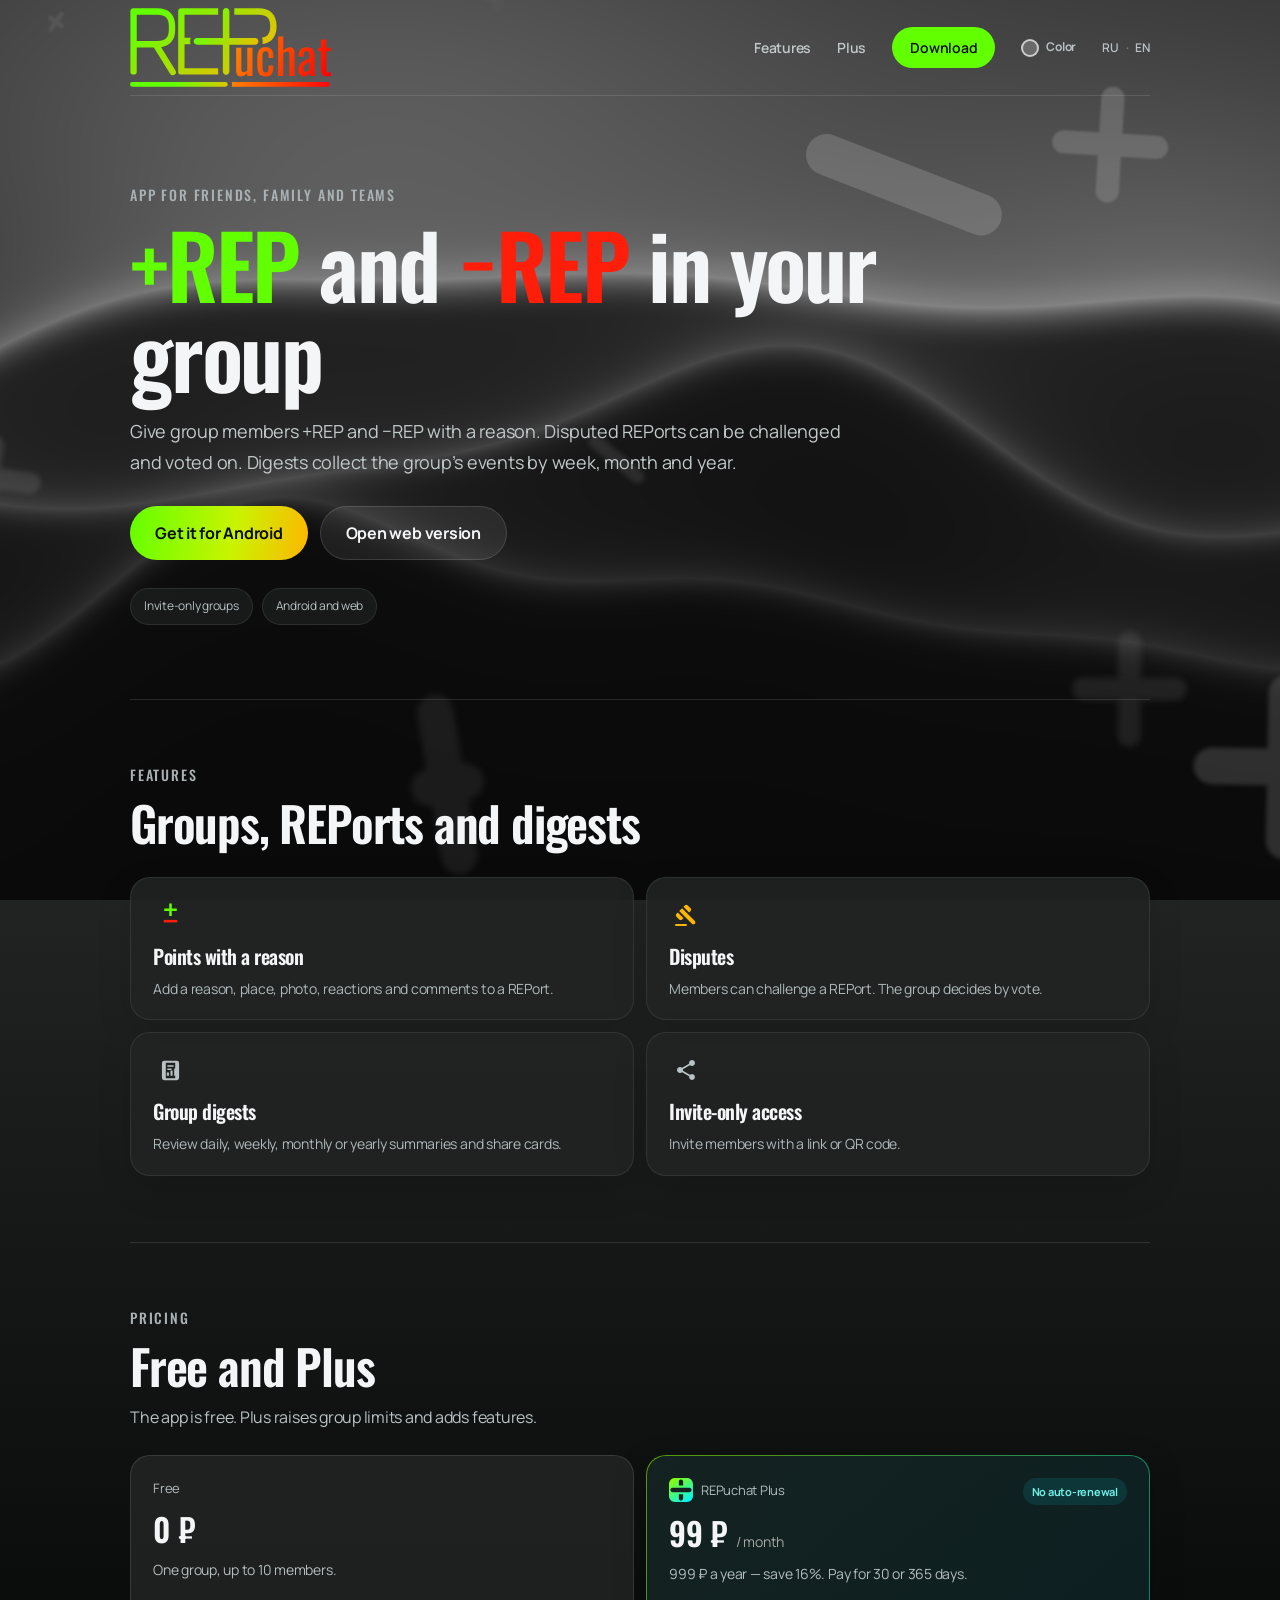
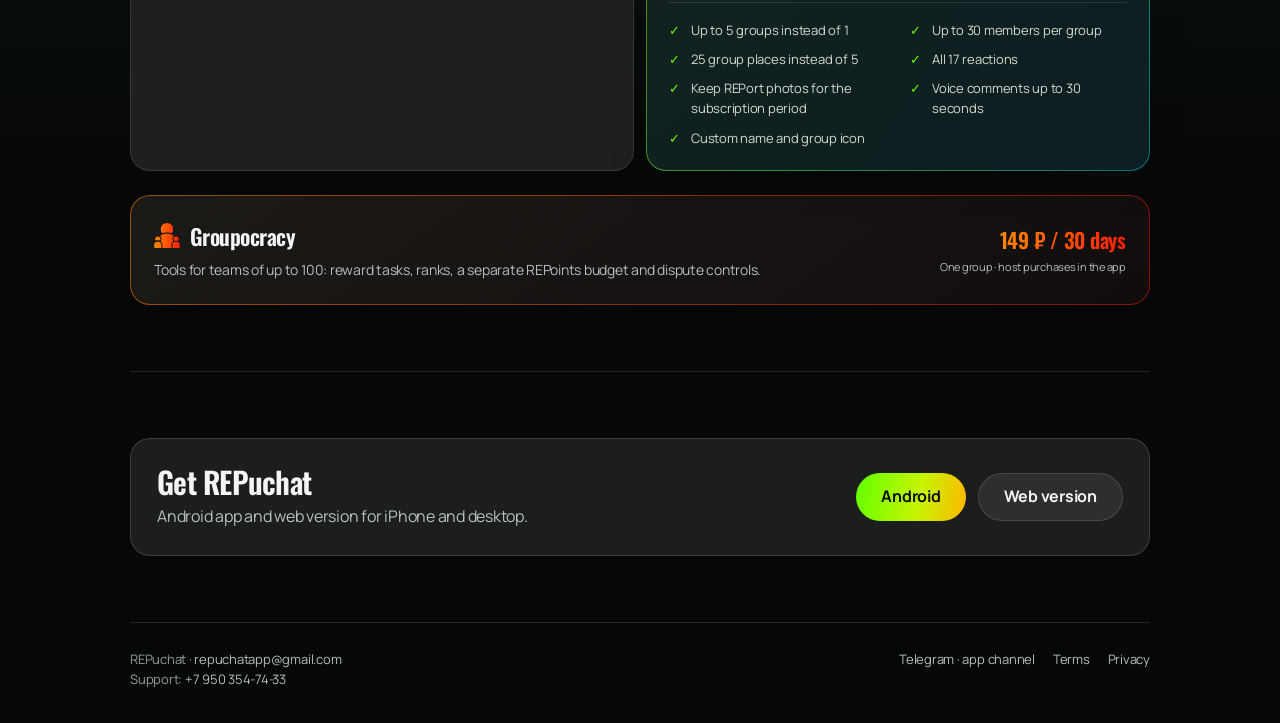
==== commit 6aa9af75: "Site update from f5c438b" ====
--- a/index.html
+++ b/index.html
@@ -26,7 +26,7 @@
     @font-face{font-family:Oswald;src:url("assets/fonts/Oswald-600.ttf") format("truetype");font-weight:600;font-display:swap}
     @font-face{font-family:MaterialIcons;src:url("app/assets/fonts/MaterialIcons-Regular.otf") format("opentype"),url("../build/app/intermediates/assets/release/mergeReleaseAssets/flutter_assets/fonts/MaterialIcons-Regular.otf") format("opentype");font-display:block}
     @property --ambient{syntax:"<color>";inherits:true;initial-value:#6a6a6a}
-    :root{color-scheme:dark;--ink:#050807;--text:#f4f5f7;--muted:#a6a9a5;--plus:#62ff00;--minus:#ff1e0a;--amber:#ffb600;--subscription-lime:#8aff00;--subscription-sky:#00f4ff;--subscription-gradient:linear-gradient(115deg,var(--subscription-lime),var(--subscription-sky));--line:rgba(244,245,247,.12);--ambient:#6a6a6a;--panel:color-mix(in srgb,var(--ambient) 16%,rgba(18,20,19,.84));transition:--ambient .7s ease}
+    :root{color-scheme:dark;--ink:#050807;--text:#f4f5f7;--muted:#a6a9a5;--plus:#62ff00;--minus:#ff1e0a;--amber:#ffb600;--subscription-lime:#8aff00;--subscription-sky:#00f4ff;--subscription-gradient:linear-gradient(115deg,var(--subscription-lime),var(--subscription-sky));--groupocracy-orange:#ff8800;--groupocracy-red:#ff1e0a;--groupocracy-gradient:linear-gradient(115deg,var(--groupocracy-orange),var(--groupocracy-red));--line:rgba(244,245,247,.12);--ambient:#6a6a6a;--panel:color-mix(in srgb,var(--ambient) 16%,rgba(18,20,19,.84));transition:--ambient .7s ease}
     *{box-sizing:border-box}html{scroll-behavior:smooth}
     body{isolation:isolate;margin:0;color:var(--text);font:16px/1.55 Manrope,system-ui,sans-serif;letter-spacing:-.015em;background:linear-gradient(180deg,color-mix(in srgb,var(--ambient) 48%,#282828) 0%,color-mix(in srgb,var(--ambient) 22%,#161717) 31%,var(--ink) 76%)}
     body:before{content:"";position:fixed;z-index:-1;pointer-events:none;inset:-20vh -20vw;width:140vw;height:140vh;background:radial-gradient(ellipse 40% 34% at 73% 27%,color-mix(in srgb,var(--ambient) 34%,transparent),transparent 72%),radial-gradient(ellipse 36% 38% at 12% 48%,color-mix(in srgb,var(--ambient) 19%,transparent),transparent 70%),radial-gradient(ellipse 38% 28% at 75% 82%,color-mix(in srgb,var(--ambient) 21%,transparent),transparent 70%);filter:blur(8px);transform:translate3d(-2%,-1%,0);will-change:transform;animation:ambient-drift 28s ease-in-out infinite alternate}
@@ -46,9 +46,9 @@
     .quickfacts{display:flex;flex-wrap:wrap;gap:9px;margin-top:28px}.quickfacts span{padding:8px 13px;border:1px solid rgba(255,255,255,.09);border-radius:999px;background:color-mix(in srgb,var(--ambient) 16%,rgba(9,12,11,.62));color:#b7c1c3;font-size:12px}
     .section{padding:66px 0;border-bottom:1px solid var(--line)}.section-label{margin-bottom:11px}.section h2{margin:0 0 12px;font-size:clamp(34px,5vw,48px);line-height:1.12}.section-lead{max-width:720px;margin:0;color:#b9c2c4}
     .features{display:grid;grid-template-columns:repeat(2,1fr);gap:12px;margin-top:27px}.feature{min-height:130px;padding:20px 22px;border:1px solid rgba(255,255,255,.08);border-radius:20px;background:var(--panel);box-shadow:0 12px 36px rgba(0,0,0,.12)}.feature h3{margin:0 0 6px;font-size:20px}.feature p{margin:0;color:#aeb8ba;font-size:14px}.feature-icon{display:grid;place-items:center;width:34px;height:34px;margin-bottom:9px;color:var(--plus)}.feature-icon .material-icon{display:none;font:24px/1 MaterialIcons}.feature-icon svg{width:25px;height:25px;fill:currentColor}.material-icons-loaded .feature-icon .material-icon{display:block}.material-icons-loaded .feature-icon svg{display:none}.material-icons-loaded .plus-icon .material-icon,.material-icons-loaded .digest-icon .material-icon{display:none}.material-icons-loaded .plus-icon svg,.material-icons-loaded .digest-icon svg{display:block}.plus-icon .icon-plus{fill:var(--plus)}.plus-icon .icon-minus{fill:var(--minus)}.dispute-icon{color:var(--amber)}.digest-icon{color:#b9c2c4}.invite-icon{color:#b9c2c4}
-    .pricing{display:grid;grid-template-columns:1fr 1fr;gap:12px;margin-top:26px}.price{padding:22px;border:1px solid var(--line);border-radius:20px;background:var(--panel)}.price.featured{border:1px solid transparent;background:linear-gradient(145deg,rgba(138,255,0,.08),rgba(0,244,255,.07) 60%,var(--panel)) padding-box,linear-gradient(120deg,rgba(138,255,0,.72),rgba(0,244,255,.62)) border-box}.price-label{color:#b4bdbf;font-size:13px}.plus-label{display:flex;align-items:center;gap:8px}.plus-label img{width:24px;height:24px;object-fit:contain}.price b{display:block;margin:7px 0;font:600 32px Oswald,sans-serif}.price b span{font:500 14px Manrope,sans-serif;color:var(--muted)}.price p{margin:0;color:#b4bdbf;font-size:14px}.tag{float:right;padding:5px 9px;border-radius:99px;background:linear-gradient(110deg,rgba(138,255,0,.13),rgba(0,244,255,.13));color:var(--subscription-sky);font-size:11px;font-weight:700}
+    .pricing{display:grid;grid-template-columns:1fr 1fr;gap:12px;margin-top:26px}.price{padding:22px;border:1px solid var(--line);border-radius:20px;background:var(--panel)}.price.featured{border:1px solid transparent;background:linear-gradient(145deg,rgba(18,31,34,.97),rgba(12,27,30,.97)) padding-box,linear-gradient(120deg,rgba(138,255,0,.58),rgba(0,244,255,.48)) border-box;box-shadow:0 12px 36px rgba(0,0,0,.18)}.price-label{color:#b4bdbf;font-size:13px}.plus-label{display:flex;align-items:center;gap:8px}.plus-label img{width:24px;height:24px;object-fit:contain}.price b{display:block;margin:7px 0;font:600 32px Oswald,sans-serif}.price b span{font:500 14px Manrope,sans-serif;color:var(--muted)}.price p{margin:0;color:#b4bdbf;font-size:14px}.tag{float:right;padding:5px 9px;border-radius:99px;background:rgba(0,244,255,.1);color:#72eee5;font-size:11px;font-weight:700}
     .plus-list{display:grid;grid-template-columns:1fr 1fr;gap:9px 24px;padding:17px 0 0;margin:17px 0 0;border-top:1px solid var(--line);list-style:none}.plus-list li{position:relative;padding-left:22px;color:#d5d9ce;font-size:13px}.plus-list li:before{content:"✓";position:absolute;left:0;color:var(--plus);font-weight:800}
-    .boss-card{display:grid;grid-template-columns:1fr auto;align-items:center;gap:24px;margin-top:24px;padding:23px;border:1px solid rgba(255,182,0,.2);border-radius:20px;background:rgba(51,39,15,.35)}.boss-card h3{margin:0 0 6px;font-size:22px}.boss-card p{max-width:660px;margin:0;color:#b4bdbf;font-size:14px}.boss-price{display:grid;justify-items:end;gap:3px;white-space:nowrap}.boss-price b{font:600 21px Oswald,sans-serif;color:var(--amber)}.boss-price small{color:#b4bdbf;font-size:11px}
+    .boss-card{display:grid;grid-template-columns:1fr auto;align-items:center;gap:24px;margin-top:24px;padding:23px;border:1px solid transparent;border-radius:20px;background:linear-gradient(145deg,rgba(24,24,24,.97),rgba(13,13,13,.97)) padding-box,linear-gradient(120deg,rgba(255,136,0,.58),rgba(255,30,10,.5)) border-box;box-shadow:0 12px 36px rgba(0,0,0,.18)}.boss-title{display:flex;align-items:center;gap:10px;margin-bottom:6px}.groupocracy-mark{display:inline-block;flex:none;width:26px;height:26px;background:linear-gradient(90deg,var(--groupocracy-orange),var(--groupocracy-red));-webkit-mask:url("assets/branding/groupocracy.svg") center/contain no-repeat;mask:url("assets/branding/groupocracy.svg") center/contain no-repeat}.boss-card h3{margin:0;font-size:22px}.boss-card p{max-width:660px;margin:0;color:#b4bdbf;font-size:14px}.boss-price{display:grid;justify-items:end;gap:3px;white-space:nowrap}.boss-price b{font:600 21px Oswald,sans-serif;background:linear-gradient(90deg,var(--groupocracy-orange),var(--groupocracy-red));background-clip:text;-webkit-background-clip:text;color:transparent}.boss-price small{color:#b4bdbf;font-size:11px}
     .download{display:flex;align-items:center;justify-content:space-between;gap:24px;padding:26px;border:1px solid color-mix(in srgb,var(--ambient) 28%,rgba(255,255,255,.08));border-radius:20px;background:color-mix(in srgb,var(--ambient) 16%,rgba(15,18,16,.84))}.download h2{margin:0 0 6px;font-size:30px}.download p{margin:0;color:#b7c2bb}.download .actions{margin:0}.download .button{min-height:48px}
     footer{display:flex;justify-content:space-between;gap:20px;padding:26px 0 34px;color:#929b9d;font-size:13px}footer a{color:#b4bdbf;text-decoration:none}footer a:hover{color:var(--plus)}.footlinks{display:flex;gap:18px;flex-wrap:wrap}
     @media(max-width:640px){.wrap{width:calc(100% - 32px)}.topbar{height:76px}.brand img{width:140px}.nav{gap:7px}.nav>a:not(.nav-cta){display:none}.nav .nav-cta{padding:8px 11px}.color-picker summary span:not(.current-tint){display:none}.langs{gap:4px}.hero{padding:62px 0 54px}.intro{font-size:16px}.button{flex:1 1 100%}.section{padding:49px 0}.features,.pricing,.plus-list{grid-template-columns:1fr}.feature{min-height:0;padding:18px 19px}.boss-card{grid-template-columns:1fr}.boss-price{justify-items:start;white-space:normal}.download{align-items:stretch;flex-direction:column;padding:21px}.download .actions{flex-direction:column}footer{flex-direction:column}}
@@ -121,7 +121,7 @@
           </ul>
         </div>
       </div>
-      <div class="boss-card"><div><h3 data-ru="Группократия">Groupocracy</h3><p data-ru="Функции для команд до 100 человек: задания с наградами, звания, отдельный бюджет REPочков и управление спорами.">Tools for teams of up to 100: reward tasks, ranks, a separate REPoints budget and dispute controls.</p></div><div class="boss-price"><b data-ru="149 ₽ / 30 дней">149 ₽ / 30 days</b><small data-ru="Одна группа · покупает хост в приложении">One group · host purchases in the app</small></div></div>
+      <div class="boss-card"><div><div class="boss-title"><span class="groupocracy-mark" aria-hidden="true"></span><h3 data-ru="Группократия">Groupocracy</h3></div><p data-ru="Функции для команд до 100 человек: задания с наградами, звания, отдельный бюджет REPочков и управление спорами.">Tools for teams of up to 100: reward tasks, ranks, a separate REPoints budget and dispute controls.</p></div><div class="boss-price"><b data-ru="149 ₽ / 30 дней">149 ₽ / 30 days</b><small data-ru="Одна группа · покупает хост в приложении">One group · host purchases in the app</small></div></div>
     </section>
     <section class="section" id="download">
       <div class="download"><div><h2 data-ru="Скачать REPотеку">Get REPuchat</h2><p data-ru="Android-приложение и веб-версия для iPhone и компьютера.">Android app and web version for iPhone and desktop.</p></div><div class="actions"><a class="button primary" href="get/" data-ru="Android">Android</a><a class="button" href="app/" data-ru="Веб-версия">Web version</a></div></div>
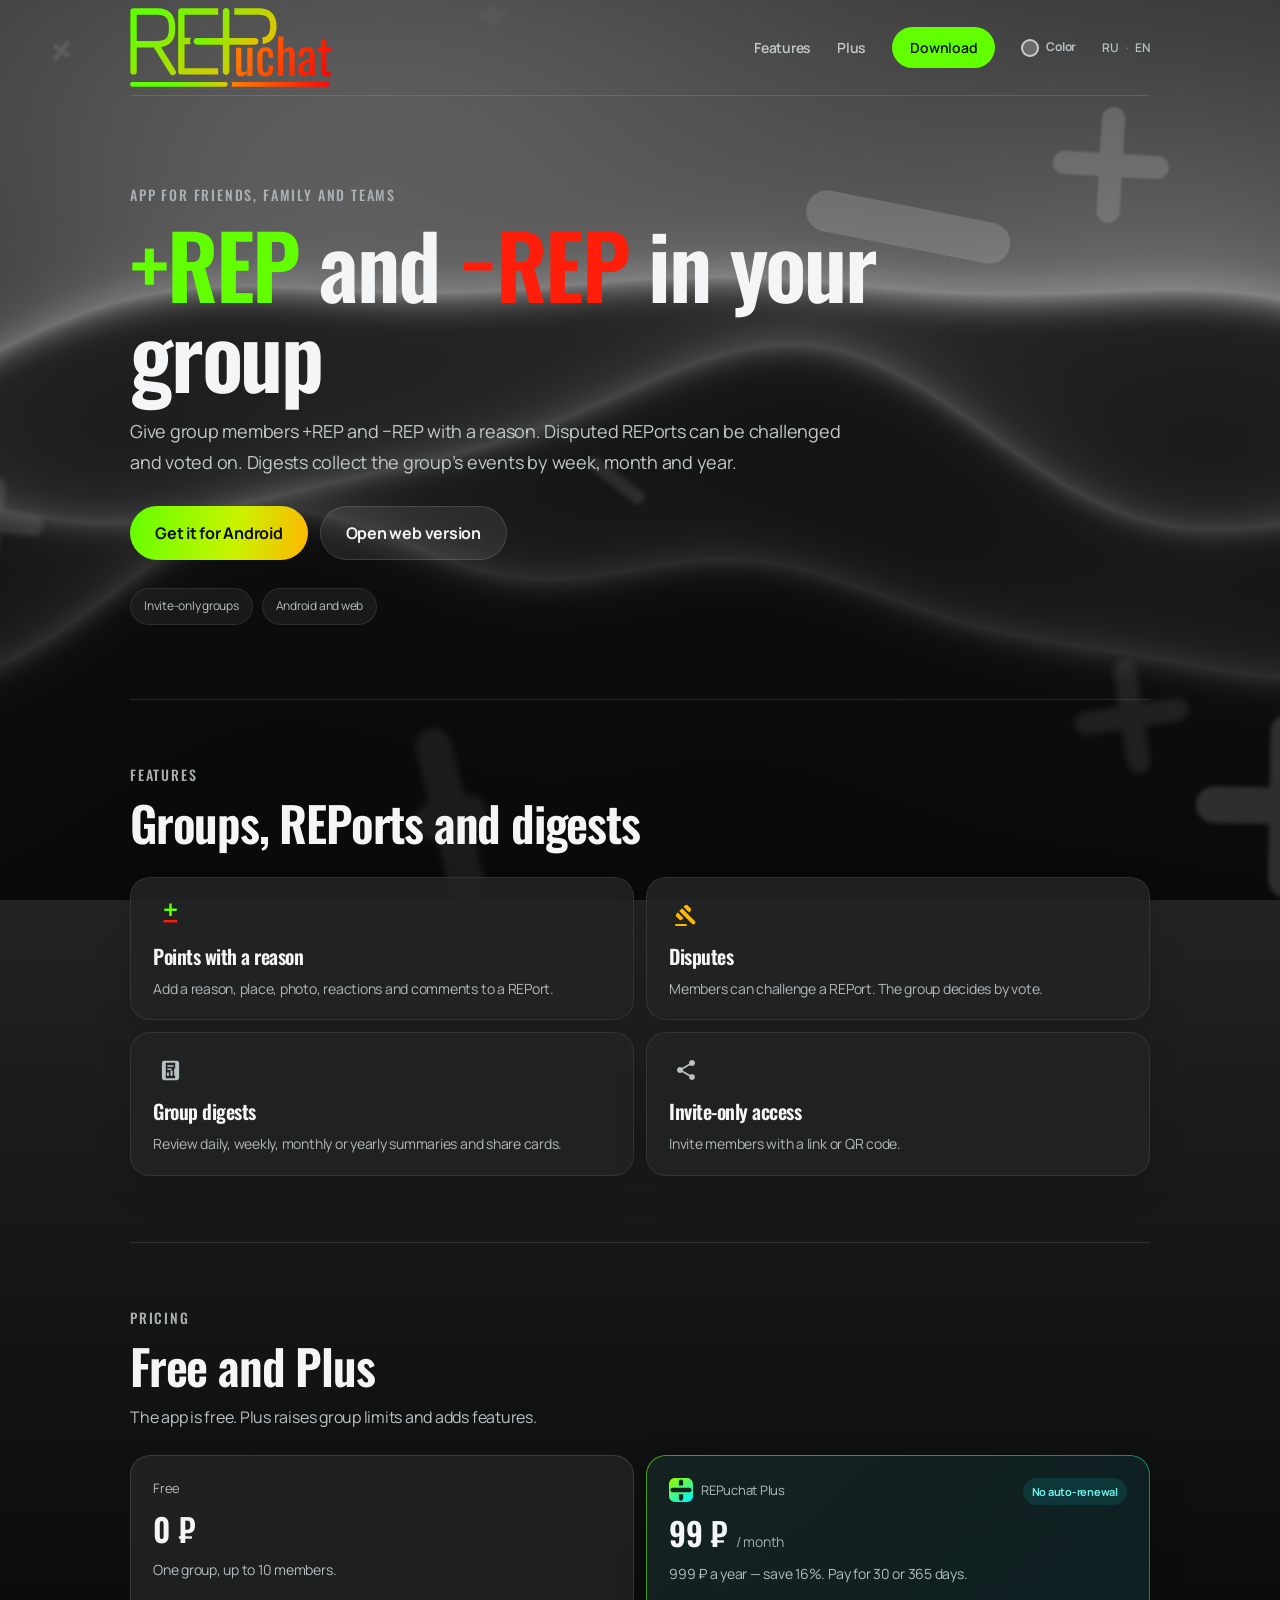
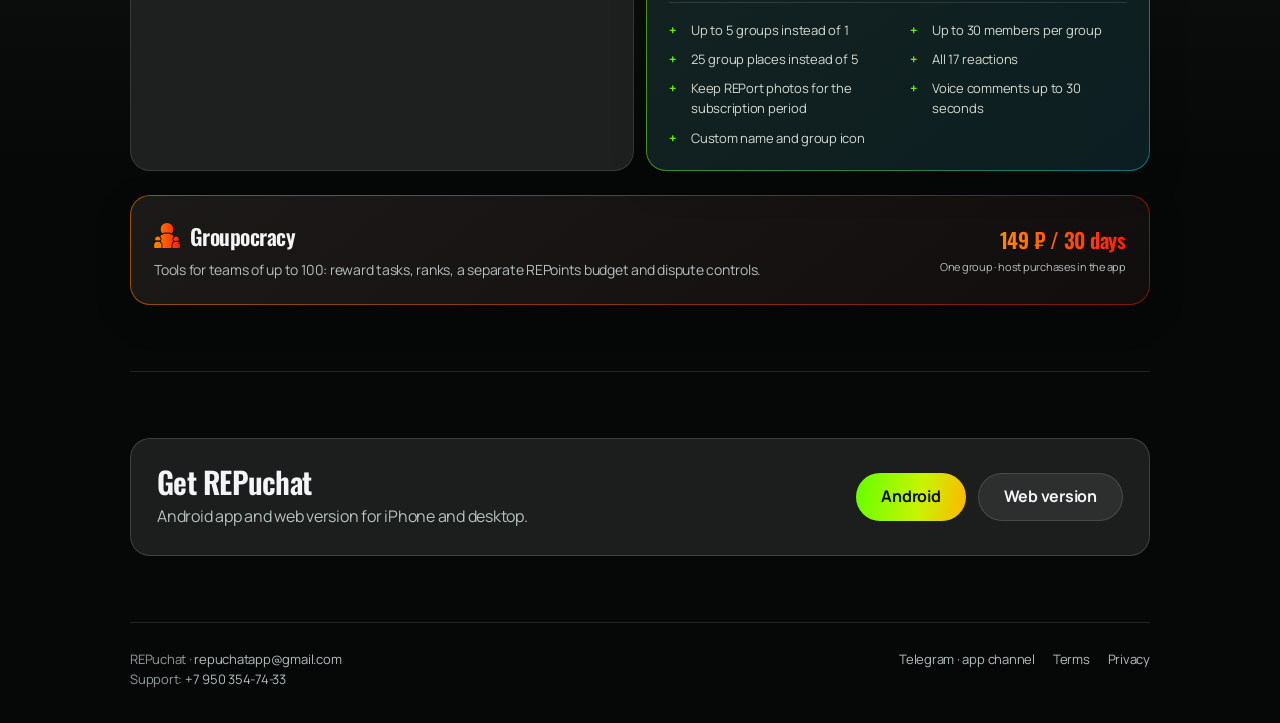
==== commit 7d397abf: "REPотека 1.2.0" ====
--- a/index.html
+++ b/index.html
@@ -47,7 +47,7 @@
     .section{padding:66px 0;border-bottom:1px solid var(--line)}.section-label{margin-bottom:11px}.section h2{margin:0 0 12px;font-size:clamp(34px,5vw,48px);line-height:1.12}.section-lead{max-width:720px;margin:0;color:#b9c2c4}
     .features{display:grid;grid-template-columns:repeat(2,1fr);gap:12px;margin-top:27px}.feature{min-height:130px;padding:20px 22px;border:1px solid rgba(255,255,255,.08);border-radius:20px;background:var(--panel);box-shadow:0 12px 36px rgba(0,0,0,.12)}.feature h3{margin:0 0 6px;font-size:20px}.feature p{margin:0;color:#aeb8ba;font-size:14px}.feature-icon{display:grid;place-items:center;width:34px;height:34px;margin-bottom:9px;color:var(--plus)}.feature-icon .material-icon{display:none;font:24px/1 MaterialIcons}.feature-icon svg{width:25px;height:25px;fill:currentColor}.material-icons-loaded .feature-icon .material-icon{display:block}.material-icons-loaded .feature-icon svg{display:none}.material-icons-loaded .plus-icon .material-icon,.material-icons-loaded .digest-icon .material-icon{display:none}.material-icons-loaded .plus-icon svg,.material-icons-loaded .digest-icon svg{display:block}.plus-icon .icon-plus{fill:var(--plus)}.plus-icon .icon-minus{fill:var(--minus)}.dispute-icon{color:var(--amber)}.digest-icon{color:#b9c2c4}.invite-icon{color:#b9c2c4}
     .pricing{display:grid;grid-template-columns:1fr 1fr;gap:12px;margin-top:26px}.price{padding:22px;border:1px solid var(--line);border-radius:20px;background:var(--panel)}.price.featured{border:1px solid transparent;background:linear-gradient(145deg,rgba(18,31,34,.97),rgba(12,27,30,.97)) padding-box,linear-gradient(120deg,rgba(138,255,0,.58),rgba(0,244,255,.48)) border-box;box-shadow:0 12px 36px rgba(0,0,0,.18)}.price-label{color:#b4bdbf;font-size:13px}.plus-label{display:flex;align-items:center;gap:8px}.plus-label img{width:24px;height:24px;object-fit:contain}.price b{display:block;margin:7px 0;font:600 32px Oswald,sans-serif}.price b span{font:500 14px Manrope,sans-serif;color:var(--muted)}.price p{margin:0;color:#b4bdbf;font-size:14px}.tag{float:right;padding:5px 9px;border-radius:99px;background:rgba(0,244,255,.1);color:#72eee5;font-size:11px;font-weight:700}
-    .plus-list{display:grid;grid-template-columns:1fr 1fr;gap:9px 24px;padding:17px 0 0;margin:17px 0 0;border-top:1px solid var(--line);list-style:none}.plus-list li{position:relative;padding-left:22px;color:#d5d9ce;font-size:13px}.plus-list li:before{content:"✓";position:absolute;left:0;color:var(--plus);font-weight:800}
+    .plus-list{display:grid;grid-template-columns:1fr 1fr;gap:9px 24px;padding:17px 0 0;margin:17px 0 0;border-top:1px solid var(--line);list-style:none}.plus-list li{position:relative;padding-left:22px;color:#d5d9ce;font-size:13px}.plus-list li:before{content:"+";position:absolute;left:0;color:var(--plus);font-weight:800}
     .boss-card{display:grid;grid-template-columns:1fr auto;align-items:center;gap:24px;margin-top:24px;padding:23px;border:1px solid transparent;border-radius:20px;background:linear-gradient(145deg,rgba(24,24,24,.97),rgba(13,13,13,.97)) padding-box,linear-gradient(120deg,rgba(255,136,0,.58),rgba(255,30,10,.5)) border-box;box-shadow:0 12px 36px rgba(0,0,0,.18)}.boss-title{display:flex;align-items:center;gap:10px;margin-bottom:6px}.groupocracy-mark{display:inline-block;flex:none;width:26px;height:26px;background:linear-gradient(90deg,var(--groupocracy-orange),var(--groupocracy-red));-webkit-mask:url("assets/branding/groupocracy.svg") center/contain no-repeat;mask:url("assets/branding/groupocracy.svg") center/contain no-repeat}.boss-card h3{margin:0;font-size:22px}.boss-card p{max-width:660px;margin:0;color:#b4bdbf;font-size:14px}.boss-price{display:grid;justify-items:end;gap:3px;white-space:nowrap}.boss-price b{font:600 21px Oswald,sans-serif;background:linear-gradient(90deg,var(--groupocracy-orange),var(--groupocracy-red));background-clip:text;-webkit-background-clip:text;color:transparent}.boss-price small{color:#b4bdbf;font-size:11px}
     .download{display:flex;align-items:center;justify-content:space-between;gap:24px;padding:26px;border:1px solid color-mix(in srgb,var(--ambient) 28%,rgba(255,255,255,.08));border-radius:20px;background:color-mix(in srgb,var(--ambient) 16%,rgba(15,18,16,.84))}.download h2{margin:0 0 6px;font-size:30px}.download p{margin:0;color:#b7c2bb}.download .actions{margin:0}.download .button{min-height:48px}
     footer{display:flex;justify-content:space-between;gap:20px;padding:26px 0 34px;color:#929b9d;font-size:13px}footer a{color:#b4bdbf;text-decoration:none}footer a:hover{color:var(--plus)}.footlinks{display:flex;gap:18px;flex-wrap:wrap}
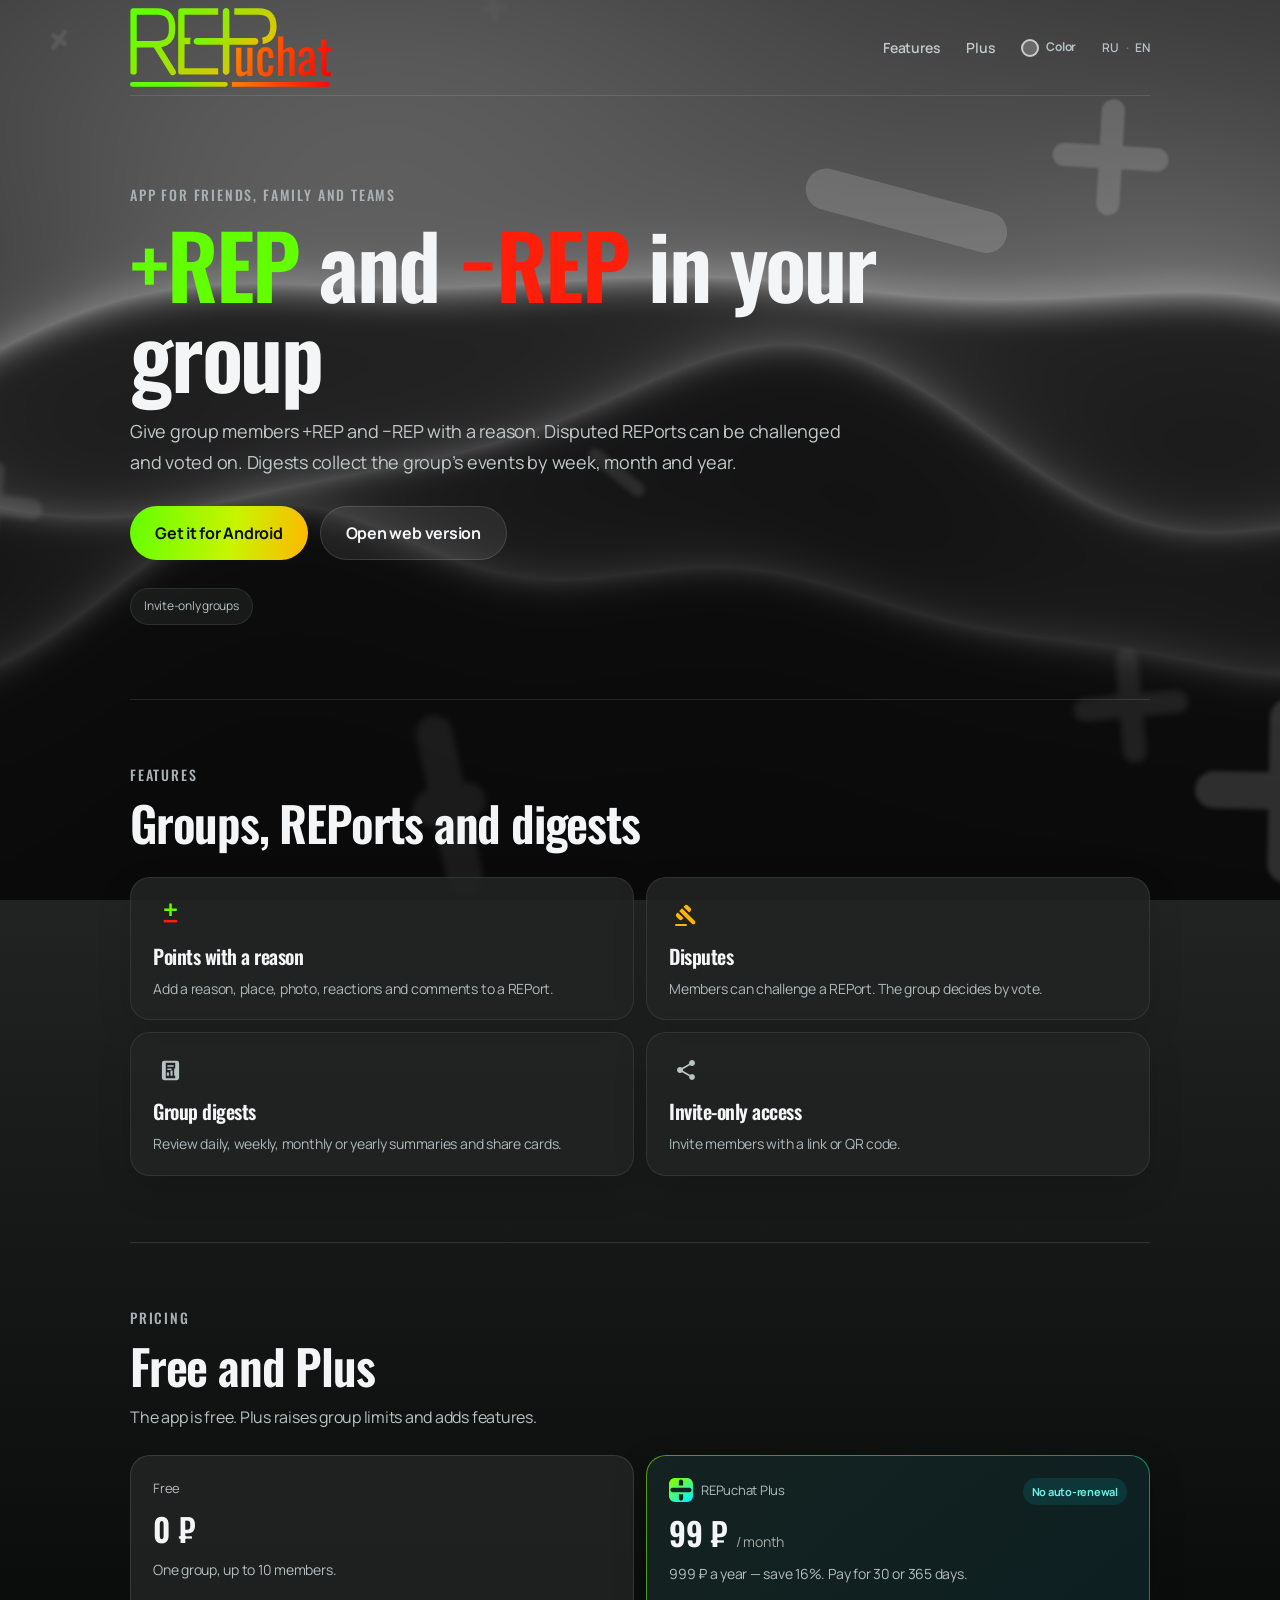
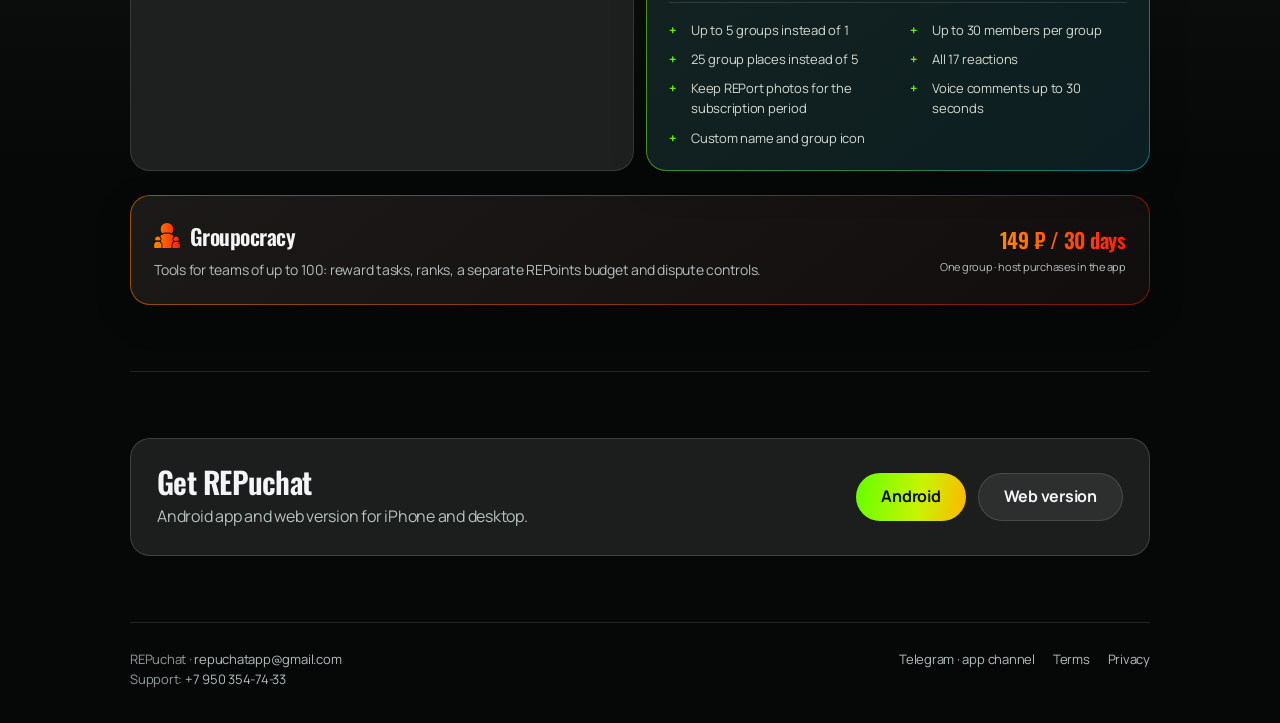
==== commit d4e70623: "Site update from 8cd2e72" ====
--- a/index.html
+++ b/index.html
@@ -63,7 +63,6 @@
     <nav class="nav" aria-label="Main navigation">
       <a href="#features" data-ru="Возможности">Features</a>
       <a href="#plus" data-ru="Plus">Plus</a>
-      <a class="nav-cta" href="get/" data-ru="Скачать">Download</a>
       <details class="color-picker">
         <summary aria-label="Background color"><span class="current-tint" style="--dot:#6a6a6a"></span><span data-ru="Цвет">Color</span></summary>
         <div class="color-options" role="group" aria-label="Background color">
@@ -94,7 +93,7 @@
         <a class="button primary" href="get/" data-ru="Скачать для Android">Get it for Android</a>
         <a class="button" href="app/" data-ru="Открыть веб-версию">Open web version</a>
       </div>
-      <div class="quickfacts"><span data-ru="Группы по приглашению">Invite-only groups</span><span data-ru="Android и веб-версия">Android and web</span></div>
+      <div class="quickfacts"><span data-ru="Группы по приглашению">Invite-only groups</span></div>
     </section>
     <section class="section" id="features">
       <p class="section-label" data-ru="Основные функции">Features</p>
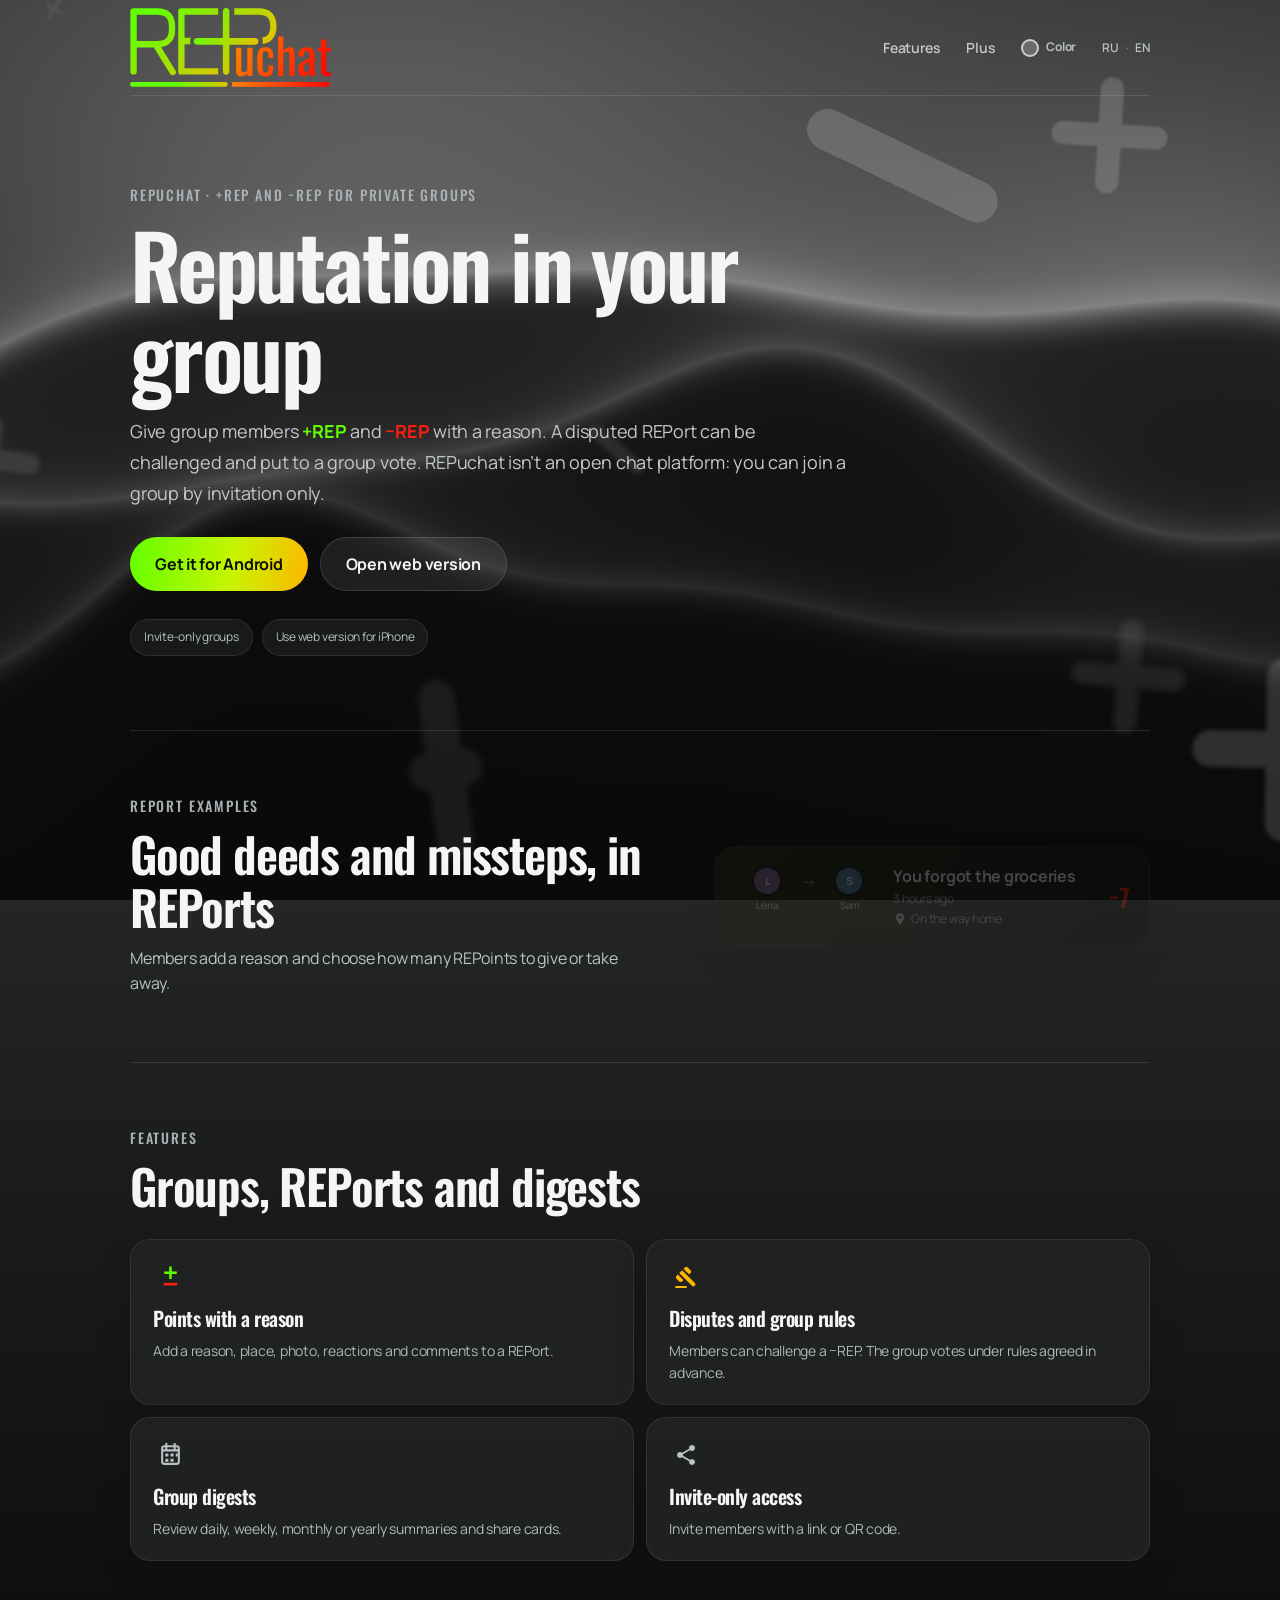
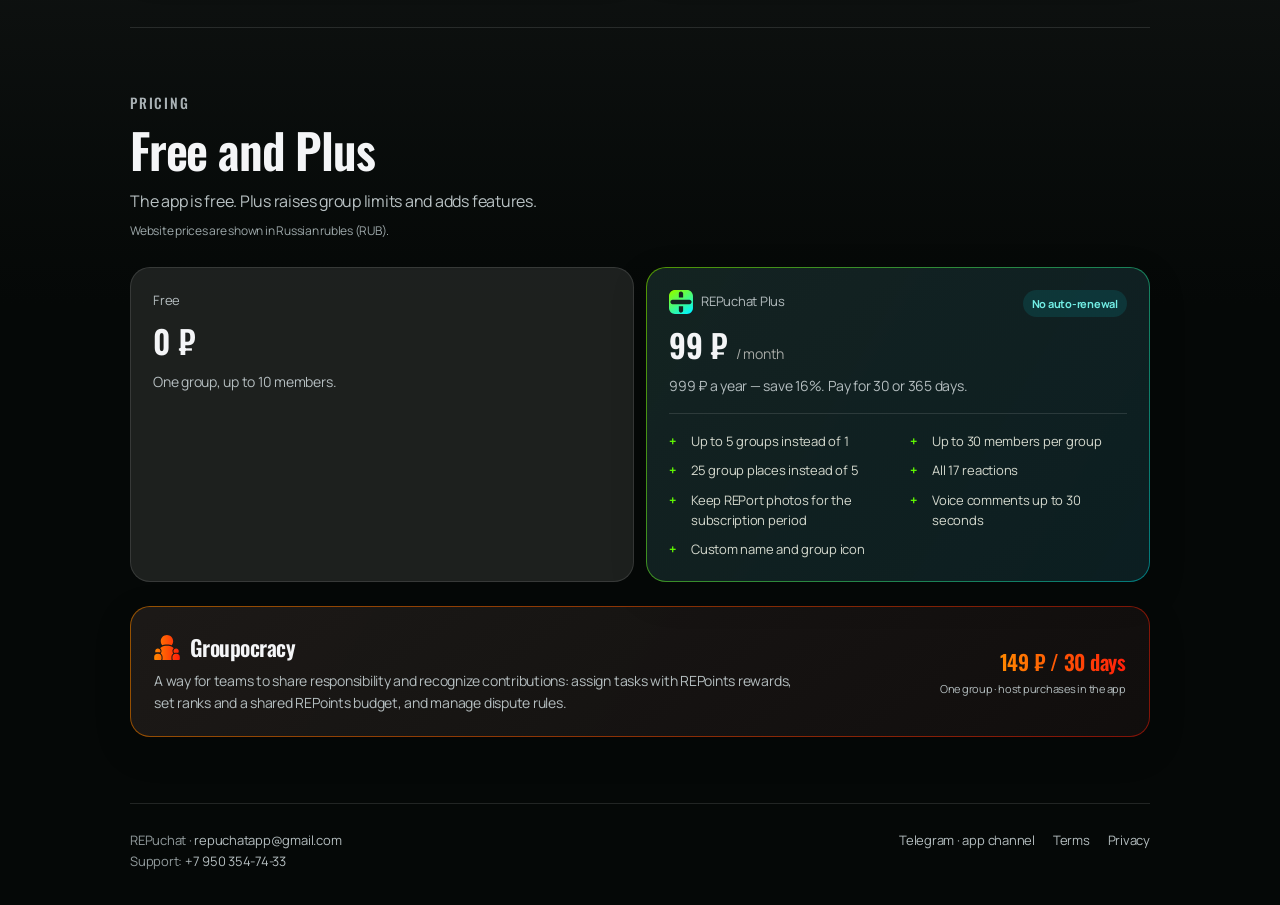
==== commit 73864f30: "REPотека 1.2.1" ====
--- a/index.html
+++ b/index.html
@@ -4,19 +4,19 @@
   <meta charset="utf-8"/>
   <meta name="viewport" content="width=device-width, initial-scale=1"/>
   <meta name="theme-color" content="#06151a"/>
-  <title data-ru="REPотека — Социальный рейтинг в вашей группе">REPuchat — Reputation in your group</title>
-  <meta name="description" content="REPuchat is an app for friends, family and teams to give +REP and −REP, discuss reports and see group digests."/>
+  <title data-ru="REPотека — Репутация в вашей группе">REPuchat — Reputation in your group</title>
+  <meta name="description" content="REPuchat is an invite-only group reputation app. Give +REP and −REP with reasons, challenge reports and see group digests."/>
   <meta property="og:type" content="website"/>
   <meta property="og:url" content="https://repuchat.com/"/>
-  <meta property="og:title" content="REPuchat — +REP and −REP in your group"/>
-  <meta property="og:description" content="Give +REP and −REP in your group, discuss reports and see group digests."/>
+  <meta property="og:title" content="REPuchat — Reputation in your group"/>
+  <meta property="og:description" content="An invite-only group reputation app for +REP, −REP, disputes and digests."/>
   <meta property="og:image" content="https://repuchat.com/logo.svg"/>
   <meta name="twitter:card" content="summary"/>
   <link rel="canonical" href="https://repuchat.com/"/>
   <link rel="icon" type="image/png" sizes="512x512" href="assets/icon.png"/>
   <link rel="apple-touch-icon" href="assets/icon.png"/>
   <script type="application/ld+json">
-    {"@context":"https://schema.org","@type":"SoftwareApplication","name":"REPuchat","url":"https://repuchat.com/","applicationCategory":"SocialNetworkingApplication","operatingSystem":"Android, iOS, Web","description":"An app for friends, family, neighbours and teams: +REP and −REP with reasons, disputes and digests.","offers":{"@type":"Offer","price":"0","priceCurrency":"RUB"}}
+    {"@context":"https://schema.org","@type":"SoftwareApplication","name":"REPuchat","url":"https://repuchat.com/","applicationCategory":"SocialNetworkingApplication","operatingSystem":"Android, Web","description":"An invite-only group reputation app for +REP, −REP, disputes and digests.","offers":{"@type":"Offer","price":"0","priceCurrency":"RUB"}}
   </script>
   <style>
     @font-face{font-family:Manrope;src:url("assets/fonts/Manrope-400.ttf") format("truetype");font-weight:400;font-display:swap}
@@ -41,17 +41,20 @@
     .eyebrow,.section-label{margin:0 0 14px;color:#a9b1b4;font:500 14px/1.35 Oswald,sans-serif;letter-spacing:.13em;text-transform:uppercase}
     h1,h2,h3{font-family:Oswald,Manrope,system-ui,sans-serif;font-weight:600;letter-spacing:-.025em}
     h1{max-width:780px;margin:0 0 18px;font-size:clamp(48px,8vw,88px);line-height:1.02}h1 .plus{color:var(--plus)}h1 .minus{color:var(--minus)}
-    .intro{max-width:720px;margin:0;color:#c2c9ca;font-size:18px;line-height:1.72}.actions{display:flex;flex-wrap:wrap;gap:12px;margin:28px 0 0}
+    .intro{max-width:720px;margin:0;color:#c2c9ca;font-size:18px;line-height:1.72}.intro .rep-plus{color:var(--plus);font-weight:700}.intro .rep-minus{color:var(--minus);font-weight:700}.actions{display:flex;flex-wrap:wrap;gap:12px;margin:28px 0 0}
     .button{min-height:54px;display:inline-flex;align-items:center;justify-content:center;padding:0 25px;border:1px solid rgba(255,255,255,.13);border-radius:999px;background:rgba(255,255,255,.08);text-decoration:none;font-weight:700;transition:filter .18s,transform .18s}.button:hover{filter:brightness(1.08);transform:translateY(-1px)}.button.primary{border:0;background:linear-gradient(100deg,var(--plus),#c8f400 58%,var(--amber));color:#090e06}
     .quickfacts{display:flex;flex-wrap:wrap;gap:9px;margin-top:28px}.quickfacts span{padding:8px 13px;border:1px solid rgba(255,255,255,.09);border-radius:999px;background:color-mix(in srgb,var(--ambient) 16%,rgba(9,12,11,.62));color:#b7c1c3;font-size:12px}
     .section{padding:66px 0;border-bottom:1px solid var(--line)}.section-label{margin-bottom:11px}.section h2{margin:0 0 12px;font-size:clamp(34px,5vw,48px);line-height:1.12}.section-lead{max-width:720px;margin:0;color:#b9c2c4}
+    .example{display:grid;grid-template-columns:1fr minmax(280px,.8fr);align-items:center;gap:40px}.example h2{max-width:540px}.example-copy{max-width:500px;margin:0;color:#b9c2c4}
+    .report-card{padding:19px;border:1px solid rgba(138,255,0,.1);border-radius:22px;background:linear-gradient(115deg,rgba(41,49,22,.88),rgba(17,21,16,.94));box-shadow:0 14px 36px rgba(0,0,0,.2);transition:opacity .2s ease}.report-card.is-changing{opacity:.25}.report-row{display:grid;grid-template-columns:78px minmax(0,1fr) auto;align-items:center;gap:4px 11px}.report-people{grid-column:1;grid-row:1 / span 3;display:flex;align-items:center;align-self:start;gap:3px;margin-top:2px}.report-avatar{width:30px;height:30px;display:grid;place-items:center;flex:none;border:2px solid rgba(20,25,17,.95);border-radius:50%;color:#f4f5f7;font-size:11px;font-weight:800}.report-avatar.person-0{background:#638479}.report-avatar.person-1{background:#a47859}.report-avatar.person-2{background:#826b9b}.report-avatar.person-3{background:#527d9b}.report-avatar.person-4{background:#a45f67}.report-avatar.person-5{background:#a48649}.report-arrow{color:#89918a;font-size:14px}.report-reason{grid-column:2;grid-row:1;margin:0;font-size:16px;font-weight:700;line-height:1.3}.report-meta{grid-column:2;grid-row:2;color:#a6ada5;font-size:12px;line-height:1.35}.report-place{grid-column:2;grid-row:3;display:flex;align-items:center;gap:4px;color:#a6ada5;font-size:12px;line-height:1.35}.report-place svg{width:14px;height:14px;flex:none;fill:currentColor}.report-score{grid-column:3;grid-row:1 / span 3;padding-left:4px;font:600 25px/1 Oswald,sans-serif}.report-score.plus{color:var(--plus)}.report-score.minus{color:var(--minus)}.currency-note{margin:8px 0 0;color:#9da8aa;font-size:12px}
+    .report-row{grid-template-columns:148px minmax(0,1fr) auto;gap:4px 11px}.report-people{width:148px;display:grid;grid-template-columns:minmax(0,1fr) 16px minmax(0,1fr);align-items:start;gap:0;margin:0}.report-person{display:flex;min-width:0;flex-direction:column;align-items:center;gap:3px}.report-person-name{max-width:100%;overflow:hidden;color:#c5ccc4;font-size:10px;line-height:1.2;text-overflow:ellipsis;white-space:nowrap}.report-arrow{align-self:start;margin-top:8px;text-align:center;line-height:1.2}
     .features{display:grid;grid-template-columns:repeat(2,1fr);gap:12px;margin-top:27px}.feature{min-height:130px;padding:20px 22px;border:1px solid rgba(255,255,255,.08);border-radius:20px;background:var(--panel);box-shadow:0 12px 36px rgba(0,0,0,.12)}.feature h3{margin:0 0 6px;font-size:20px}.feature p{margin:0;color:#aeb8ba;font-size:14px}.feature-icon{display:grid;place-items:center;width:34px;height:34px;margin-bottom:9px;color:var(--plus)}.feature-icon .material-icon{display:none;font:24px/1 MaterialIcons}.feature-icon svg{width:25px;height:25px;fill:currentColor}.material-icons-loaded .feature-icon .material-icon{display:block}.material-icons-loaded .feature-icon svg{display:none}.material-icons-loaded .plus-icon .material-icon,.material-icons-loaded .digest-icon .material-icon{display:none}.material-icons-loaded .plus-icon svg,.material-icons-loaded .digest-icon svg{display:block}.plus-icon .icon-plus{fill:var(--plus)}.plus-icon .icon-minus{fill:var(--minus)}.dispute-icon{color:var(--amber)}.digest-icon{color:#b9c2c4}.invite-icon{color:#b9c2c4}
     .pricing{display:grid;grid-template-columns:1fr 1fr;gap:12px;margin-top:26px}.price{padding:22px;border:1px solid var(--line);border-radius:20px;background:var(--panel)}.price.featured{border:1px solid transparent;background:linear-gradient(145deg,rgba(18,31,34,.97),rgba(12,27,30,.97)) padding-box,linear-gradient(120deg,rgba(138,255,0,.58),rgba(0,244,255,.48)) border-box;box-shadow:0 12px 36px rgba(0,0,0,.18)}.price-label{color:#b4bdbf;font-size:13px}.plus-label{display:flex;align-items:center;gap:8px}.plus-label img{width:24px;height:24px;object-fit:contain}.price b{display:block;margin:7px 0;font:600 32px Oswald,sans-serif}.price b span{font:500 14px Manrope,sans-serif;color:var(--muted)}.price p{margin:0;color:#b4bdbf;font-size:14px}.tag{float:right;padding:5px 9px;border-radius:99px;background:rgba(0,244,255,.1);color:#72eee5;font-size:11px;font-weight:700}
     .plus-list{display:grid;grid-template-columns:1fr 1fr;gap:9px 24px;padding:17px 0 0;margin:17px 0 0;border-top:1px solid var(--line);list-style:none}.plus-list li{position:relative;padding-left:22px;color:#d5d9ce;font-size:13px}.plus-list li:before{content:"+";position:absolute;left:0;color:var(--plus);font-weight:800}
     .boss-card{display:grid;grid-template-columns:1fr auto;align-items:center;gap:24px;margin-top:24px;padding:23px;border:1px solid transparent;border-radius:20px;background:linear-gradient(145deg,rgba(24,24,24,.97),rgba(13,13,13,.97)) padding-box,linear-gradient(120deg,rgba(255,136,0,.58),rgba(255,30,10,.5)) border-box;box-shadow:0 12px 36px rgba(0,0,0,.18)}.boss-title{display:flex;align-items:center;gap:10px;margin-bottom:6px}.groupocracy-mark{display:inline-block;flex:none;width:26px;height:26px;background:linear-gradient(90deg,var(--groupocracy-orange),var(--groupocracy-red));-webkit-mask:url("assets/branding/groupocracy.svg") center/contain no-repeat;mask:url("assets/branding/groupocracy.svg") center/contain no-repeat}.boss-card h3{margin:0;font-size:22px}.boss-card p{max-width:660px;margin:0;color:#b4bdbf;font-size:14px}.boss-price{display:grid;justify-items:end;gap:3px;white-space:nowrap}.boss-price b{font:600 21px Oswald,sans-serif;background:linear-gradient(90deg,var(--groupocracy-orange),var(--groupocracy-red));background-clip:text;-webkit-background-clip:text;color:transparent}.boss-price small{color:#b4bdbf;font-size:11px}
-    .download{display:flex;align-items:center;justify-content:space-between;gap:24px;padding:26px;border:1px solid color-mix(in srgb,var(--ambient) 28%,rgba(255,255,255,.08));border-radius:20px;background:color-mix(in srgb,var(--ambient) 16%,rgba(15,18,16,.84))}.download h2{margin:0 0 6px;font-size:30px}.download p{margin:0;color:#b7c2bb}.download .actions{margin:0}.download .button{min-height:48px}
     footer{display:flex;justify-content:space-between;gap:20px;padding:26px 0 34px;color:#929b9d;font-size:13px}footer a{color:#b4bdbf;text-decoration:none}footer a:hover{color:var(--plus)}.footlinks{display:flex;gap:18px;flex-wrap:wrap}
-    @media(max-width:640px){.wrap{width:calc(100% - 32px)}.topbar{height:76px}.brand img{width:140px}.nav{gap:7px}.nav>a:not(.nav-cta){display:none}.nav .nav-cta{padding:8px 11px}.color-picker summary span:not(.current-tint){display:none}.langs{gap:4px}.hero{padding:62px 0 54px}.intro{font-size:16px}.button{flex:1 1 100%}.section{padding:49px 0}.features,.pricing,.plus-list{grid-template-columns:1fr}.feature{min-height:0;padding:18px 19px}.boss-card{grid-template-columns:1fr}.boss-price{justify-items:start;white-space:normal}.download{align-items:stretch;flex-direction:column;padding:21px}.download .actions{flex-direction:column}footer{flex-direction:column}}
+    @media(max-width:760px){.example{grid-template-columns:1fr;gap:24px}}
+    @media(max-width:640px){.wrap{width:calc(100% - 32px)}.topbar{height:76px}.brand img{width:140px}.nav{gap:7px}.nav>a:not(.nav-cta){display:none}.nav .nav-cta{padding:8px 11px}.color-picker summary span:not(.current-tint){display:none}.langs{gap:4px}.hero{padding:62px 0 54px}.intro{font-size:16px}.button{flex:1 1 100%}.section{padding:49px 0}.features,.pricing,.plus-list{grid-template-columns:1fr}.feature{min-height:0;padding:18px 19px}.boss-card{grid-template-columns:1fr}.boss-price{justify-items:start;white-space:normal}.report-row{grid-template-columns:minmax(0,1fr) auto;gap:6px 12px}.report-people{grid-column:1;grid-row:1;align-self:center;margin:0}.report-reason{grid-column:1;grid-row:2}.report-meta{grid-column:1;grid-row:3}.report-place{grid-column:1;grid-row:4}.report-score{grid-column:2;grid-row:1 / span 4;padding-left:0}footer{flex-direction:column}}
     @media(prefers-reduced-motion:reduce){html{scroll-behavior:auto}*,*:before,*:after{transition:none!important;animation:none!important}}
   </style>
   <link rel="stylesheet" href="assets/ambient.css"/>
@@ -86,22 +89,41 @@
   </header>
   <main class="wrap">
     <section class="hero">
-      <p class="eyebrow" data-ru="Приложение для групп друзей, семьи и команд">App for friends, family and teams</p>
-      <h1 data-ru="&lt;span class='plus'&gt;+REP&lt;/span&gt; и &lt;span class='minus'&gt;−REP&lt;/span&gt; в вашей группе"><span class="plus">+REP</span> and <span class="minus">−REP</span> in your group</h1>
-      <p class="intro" data-ru="Отправляйте участникам группы +REP и −REP с причиной. Спорные REPорты можно оспорить и вынести на голосование. В итогах собраны события недели, месяца и года.">Give group members +REP and −REP with a reason. Disputed REPorts can be challenged and voted on. Digests collect the group’s events by week, month and year.</p>
+      <p class="eyebrow" data-ru="REPотека · +REP и −REP для закрытых групп">REPuchat · +REP and −REP for private groups</p>
+      <h1 data-ru="Репутация в вашей группе">Reputation in your group</h1>
+      <p class="intro" data-ru="Отправляйте участникам группы &lt;span class='rep-plus'&gt;+REP&lt;/span&gt; и &lt;span class='rep-minus'&gt;−REP&lt;/span&gt; с причиной. Спорный REPорт можно оспорить и вынести на голосование. REPотека — не открытый чат: попасть в группу можно только по приглашению.">Give group members <span class="rep-plus">+REP</span> and <span class="rep-minus">−REP</span> with a reason. A disputed REPort can be challenged and put to a group vote. REPuchat isn’t an open chat platform: you can join a group by invitation only.</p>
       <div class="actions">
         <a class="button primary" href="get/" data-ru="Скачать для Android">Get it for Android</a>
         <a class="button" href="app/" data-ru="Открыть веб-версию">Open web version</a>
       </div>
-      <div class="quickfacts"><span data-ru="Группы по приглашению">Invite-only groups</span></div>
+      <div class="quickfacts"><span data-ru="Вход только по приглашению">Invite-only groups</span><span data-ru="Для iPhone - веб-версия">Use web version for iPhone</span></div>
+    </section>
+    <section class="section example" aria-labelledby="example-title">
+      <div>
+        <p class="section-label" data-ru="Примеры REPортов">REPort examples</p>
+        <h2 id="example-title" data-ru="Хорошие поступки и проступки — в REPортах">Good deeds and missteps, in REPorts</h2>
+        <p class="example-copy" data-ru="Участники указывают причину, а сами решают, сколько REPочков добавить или снять.">Members add a reason and choose how many REPoints to give or take away.</p>
+      </div>
+      <article class="report-card">
+        <div class="report-row" aria-live="off">
+          <div class="report-people" aria-hidden="true"><span class="report-person"><span class="report-avatar person-0" data-report-author>M</span><span class="report-person-name" data-report-author-name>Max</span></span><span class="report-arrow">→</span><span class="report-person"><span class="report-avatar person-1" data-report-target>A</span><span class="report-person-name" data-report-target-name>Alex</span></span></div>
+          <p class="report-reason" data-report-reason>Was 40 minutes late</p>
+          <span class="report-meta" data-report-meta>1 hour ago</span>
+          <span class="report-place">
+            <svg viewBox="0 0 24 24" aria-hidden="true"><path d="M12 2a7 7 0 0 0-7 7c0 5.25 7 13 7 13s7-7.75 7-13a7 7 0 0 0-7-7zm0 9.5A2.5 2.5 0 1 1 12 6.5a2.5 2.5 0 0 1 0 5z"/></svg>
+            <span data-report-place>Team meetup</span>
+          </span>
+          <span class="report-score minus" data-report-score aria-label="Minus 2 REPoints">−2</span>
+        </div>
+      </article>
     </section>
     <section class="section" id="features">
       <p class="section-label" data-ru="Основные функции">Features</p>
       <h2 data-ru="Группы, REPорты и итоги">Groups, REPorts and digests</h2>
       <div class="features">
         <article class="feature"><span class="feature-icon plus-icon" aria-hidden="true"><svg viewBox="0 0 24 24"><path class="icon-plus" d="M10.8 1.5h2.4v4.8H18v2.4h-4.8v4.8h-2.4V8.7H6V6.3h4.8z"/><path class="icon-minus" d="M5.5 17.2h13v2.4h-13z"/></svg></span><h3 data-ru="Оценки с причиной">Points with a reason</h3><p data-ru="Текст, место, фото, реакции и комментарии к REPорту.">Add a reason, place, photo, reactions and comments to a REPort.</p></article>
-        <article class="feature"><span class="feature-icon dispute-icon" aria-hidden="true"><span class="material-icon">&#xf7ad;</span><svg viewBox="0 0 24 24"><path d="M1 21h12v-2H1v2zm5.24-11.25 3.54-3.54 7.78 7.78-3.54 3.54-7.78-7.78zm14.47-5.12-2.34-2.34a1 1 0 0 0-1.41 0l-1.83 1.83 3.75 3.75 1.83-1.83a1 1 0 0 0 0-1.41zM2.49 11.84l1.41-1.41 3.54 3.54-1.41 1.41z"/></svg></span><h3 data-ru="Оспаривания">Disputes</h3><p data-ru="Участники могут оспорить REPорт. Группа решает голосованием.">Members can challenge a REPort. The group decides by vote.</p></article>
-        <article class="feature"><span class="feature-icon digest-icon" aria-hidden="true"><svg viewBox="0 0 24 24"><path fill-rule="evenodd" d="M6 2.75h12A2.25 2.25 0 0 1 20.25 5v14A2.25 2.25 0 0 1 18 21.25H6A2.25 2.25 0 0 1 3.75 19V5A2.25 2.25 0 0 1 6 2.75Zm1.5 1.75v15h9v-15z"/><path d="M9 7h6v1.5H9zM9 10h4v1.5H9zM8.5 17h2v-3h-2zM12 17h2v-5h-2zM15.5 17h2v-7h-2z"/></svg></span><h3 data-ru="Итоги группы">Group digests</h3><p data-ru="Смотрите сводку за день, неделю, месяц или год и делитесь карточками.">Review daily, weekly, monthly or yearly summaries and share cards.</p></article>
+        <article class="feature"><span class="feature-icon dispute-icon" aria-hidden="true"><span class="material-icon">&#xf7ad;</span><svg viewBox="0 0 24 24"><path d="M1 21h12v-2H1v2zm5.24-11.25 3.54-3.54 7.78 7.78-3.54 3.54-7.78-7.78zm14.47-5.12-2.34-2.34a1 1 0 0 0-1.41 0l-1.83 1.83 3.75 3.75 1.83-1.83a1 1 0 0 0 0-1.41zM2.49 11.84l1.41-1.41 3.54 3.54-1.41 1.41z"/></svg></span><h3 data-ru="Оспаривания и правила">Disputes and group rules</h3><p data-ru="Участники могут оспорить −REP, а группа решает голосованием по заранее заданным правилам.">Members can challenge a −REP. The group votes under rules agreed in advance.</p></article>
+        <article class="feature"><span class="feature-icon digest-icon" aria-hidden="true"><svg viewBox="0 0 24 24"><path d="M18 3h-1V1h-2v2H9V1H7v2H6a3 3 0 0 0-3 3v13a3 3 0 0 0 3 3h12a3 3 0 0 0 3-3V6a3 3 0 0 0-3-3Zm1 16a1 1 0 0 1-1 1H6a1 1 0 0 1-1-1V9h14v10ZM5 7V6a1 1 0 0 1 1-1h1v2h2V5h6v2h2V5h1a1 1 0 0 1 1 1v1H5Z"/><path d="M7 11h3v3H7zm5 0h3v3h-3zm5 0h2v3h-2zM7 16h3v3H7zm5 0h3v3h-3z"/></svg></span><h3 data-ru="Итоги группы">Group digests</h3><p data-ru="Смотрите сводку за день, неделю, месяц или год и делитесь карточками.">Review daily, weekly, monthly or yearly summaries and share cards.</p></article>
         <article class="feature"><span class="feature-icon invite-icon" aria-hidden="true"><span class="material-icon">&#xf016a;</span><svg viewBox="0 0 24 24"><path d="M3.9 12a5 5 0 0 1 5-5h4V5h-4a7 7 0 0 0 0 14h4v-2h-4a5 5 0 0 1-5-5zm5 1h6v-2h-6v2zm6.2-8h-4v2h4a5 5 0 0 1 0 10h-4v2h4a7 7 0 0 0 0-14z"/></svg></span><h3 data-ru="Вход по приглашению">Invite-only access</h3><p data-ru="Приглашайте участников ссылкой или QR-кодом.">Invite members with a link or QR code.</p></article>
       </div>
     </section>
@@ -109,6 +131,7 @@
       <p class="section-label" data-ru="Цены">Pricing</p>
       <h2 data-ru="Бесплатно и Plus">Free and Plus</h2>
       <p class="section-lead" data-ru="Приложение бесплатно. Plus увеличивает лимиты группы и добавляет функции.">The app is free. Plus raises group limits and adds features.</p>
+      <p class="currency-note" data-ru="Цены на сайте указаны в российских рублях (RUB).">Website prices are shown in Russian rubles (RUB).</p>
       <div class="pricing">
         <div class="price"><div class="price-label" data-ru="Бесплатно">Free</div><b data-ru="0 ₽">0 ₽</b><p data-ru="Одна группа, до 10 участников.">One group, up to 10 members.</p></div>
         <div class="price featured plus-plan"><span class="tag" data-ru="Без автопродления">No auto-renewal</span><div class="price-label plus-label"><img src="assets/subscription.svg" alt="" aria-hidden="true"/><span data-ru="REPотека Plus">REPuchat Plus</span></div><b data-ru="99 ₽ <span>/ месяц</span>">99 ₽ <span>/ month</span></b><p data-ru="999 ₽ в год — выгоднее на 16 %. Оплата на 30 или 365 дней.">999 ₽ a year — save 16%. Pay for 30 or 365 days.</p>
@@ -120,10 +143,7 @@
           </ul>
         </div>
       </div>
-      <div class="boss-card"><div><div class="boss-title"><span class="groupocracy-mark" aria-hidden="true"></span><h3 data-ru="Группократия">Groupocracy</h3></div><p data-ru="Функции для команд до 100 человек: задания с наградами, звания, отдельный бюджет REPочков и управление спорами.">Tools for teams of up to 100: reward tasks, ranks, a separate REPoints budget and dispute controls.</p></div><div class="boss-price"><b data-ru="149 ₽ / 30 дней">149 ₽ / 30 days</b><small data-ru="Одна группа · покупает хост в приложении">One group · host purchases in the app</small></div></div>
-    </section>
-    <section class="section" id="download">
-      <div class="download"><div><h2 data-ru="Скачать REPотеку">Get REPuchat</h2><p data-ru="Android-приложение и веб-версия для iPhone и компьютера.">Android app and web version for iPhone and desktop.</p></div><div class="actions"><a class="button primary" href="get/" data-ru="Android">Android</a><a class="button" href="app/" data-ru="Веб-версия">Web version</a></div></div>
+      <div class="boss-card"><div><div class="boss-title"><span class="groupocracy-mark" aria-hidden="true"></span><h3 data-ru="Группократия">Groupocracy</h3></div><p data-ru="Это способ распределять ответственность и отмечать вклад в команде: назначайте задания с наградой REPочками, звания и общий бюджет REPочков, а также настраивайте правила споров.">A way for teams to share responsibility and recognize contributions: assign tasks with REPoints rewards, set ranks and a shared REPoints budget, and manage dispute rules.</p></div><div class="boss-price"><b data-ru="149 ₽ / 30 дней">149 ₽ / 30 days</b><small data-ru="Одна группа · покупает хост в приложении">One group · host purchases in the app</small></div></div>
     </section>
   </main>
   <footer class="wrap"><span>REPuchat · <a href="mailto:repuchatapp@gmail.com">repuchatapp@gmail.com</a><br><span data-ru="Поддержка">Support</span>: <a href="tel:+79503547433">+7 950 354-74-33</a></span><nav class="footlinks"><a href="https://t.me/repuchat" target="_blank" rel="noopener noreferrer" data-ru="Telegram · канал приложения">Telegram · app channel</a><a href="oferta/" data-ru="Оферта">Terms</a><a href="privacy/" data-ru="Конфиденциальность">Privacy</a></nav></footer>
@@ -155,6 +175,115 @@
       for (const el of document.querySelectorAll('[data-ru]')) el.innerHTML = el.dataset.ru;
       for (const el of document.querySelectorAll('img[data-ru-src]')) { el.src = el.dataset.ruSrc; el.alt = 'REPотека'; }
     }
+    const reportPeople = [
+      { initial: ['M', 'М'], avatar: 'person-0' },
+      { initial: ['A', 'А'], avatar: 'person-1' },
+      { initial: ['L', 'Л'], avatar: 'person-2' },
+      { initial: ['S', 'С'], avatar: 'person-3' },
+      { initial: ['N', 'Н'], avatar: 'person-4' },
+      { initial: ['D', 'Д'], avatar: 'person-5' },
+    ];
+    const reportExamples = [
+      {
+        amount: -2,
+        author: 0,
+        target: 1,
+        participants: [['Max', 'Alex'], ['Максим', 'Алексей']],
+        meta: ['1 hour ago', '1 ч назад'],
+        reason: ['Was 40 minutes late', 'Опоздал на 40 минут'],
+        place: ['Team meetup', 'Встреча команды'],
+      },
+      {
+        amount: 3,
+        author: 1,
+        target: 0,
+        participants: [['Alex', 'Max'], ['Алексей', 'Максим']],
+        meta: ['Yesterday', 'Вчера'],
+        reason: ['Helped me move', 'Помог с переездом'],
+        place: ['My place', 'У меня дома'],
+      },
+      {
+        amount: -7,
+        author: 2,
+        target: 3,
+        participants: [['Lena', 'Sam'], ['Лена', 'Сэм']],
+        meta: ['3 hours ago', '3 ч назад'],
+        reason: ['You forgot the groceries', 'Забыл купить продукты'],
+        place: ['On the way home', 'По дороге домой'],
+      },
+      {
+        amount: 5,
+        author: 3,
+        target: 4,
+        participants: [['Sam', 'Nika'], ['Сэм', 'Ника']],
+        meta: ['2 days ago', '2 дня назад'],
+        reason: ['Organized the whole trip', 'Организовал всю поездку'],
+        place: ['Weekend trip', 'Поездка на выходных'],
+      },
+      {
+        amount: 2,
+        author: 4,
+        target: 5,
+        participants: [['Nika', 'Dan'], ['Ника', 'Дан']],
+        meta: ['Today', 'Сегодня'],
+        reason: ['Shared her notes', 'Поделилась конспектом'],
+        place: ['Study group', 'Учебная группа'],
+      },
+      {
+        amount: -3,
+        author: 5,
+        target: 2,
+        participants: [['Dan', 'Lena'], ['Дан', 'Лена']],
+        meta: ['5 hours ago', '5 ч назад'],
+        reason: ['Left the kitchen a mess', 'Оставил беспорядок на кухне'],
+        place: ['At home', 'Дома'],
+      },
+    ];
+    const reportCard = document.querySelector('.report-card');
+    let reportIndex = 0;
+    function showReport(index) {
+      const report = reportExamples[index];
+      const languageIndex = isRussian ? 1 : 0;
+      const score = document.querySelector('[data-report-score]');
+      const author = document.querySelector('[data-report-author]');
+      const target = document.querySelector('[data-report-target]');
+      const authorName = document.querySelector('[data-report-author-name]');
+      const targetName = document.querySelector('[data-report-target-name]');
+      const authorPerson = reportPeople[report.author];
+      const targetPerson = reportPeople[report.target];
+      author.textContent = authorPerson.initial[languageIndex];
+      target.textContent = targetPerson.initial[languageIndex];
+      author.className = `report-avatar ${authorPerson.avatar}`;
+      target.className = `report-avatar ${targetPerson.avatar}`;
+      authorName.textContent = report.participants[languageIndex][0];
+      targetName.textContent = report.participants[languageIndex][1];
+      document.querySelector('[data-report-reason]').textContent = report.reason[languageIndex];
+      document.querySelector('[data-report-meta]').textContent = report.meta[languageIndex];
+      document.querySelector('[data-report-place]').textContent = report.place[languageIndex];
+      score.textContent = `${report.amount > 0 ? '+' : '−'}${Math.abs(report.amount)}`;
+      score.classList.toggle('plus', report.amount > 0);
+      score.classList.toggle('minus', report.amount < 0);
+      score.setAttribute('aria-label', isRussian
+        ? `${report.amount > 0 ? 'Плюс' : 'Минус'} ${Math.abs(report.amount)} REP`
+        : `${report.amount > 0 ? 'Plus' : 'Minus'} ${Math.abs(report.amount)} REPoints`);
+    }
+    showReport(reportIndex);
+    const prefersReducedMotion = window.matchMedia('(prefers-reduced-motion: reduce)').matches;
+    if (reportCard && reportExamples.length > 1) {
+      window.setInterval(() => {
+        if (prefersReducedMotion) {
+          reportIndex = (reportIndex + 1) % reportExamples.length;
+          showReport(reportIndex);
+          return;
+        }
+        reportCard.classList.add('is-changing');
+        window.setTimeout(() => {
+          reportIndex = (reportIndex + 1) % reportExamples.length;
+          showReport(reportIndex);
+          reportCard.classList.remove('is-changing');
+        }, 200);
+      }, 4000);
+    }
   </script>
 </body>
 </html>
